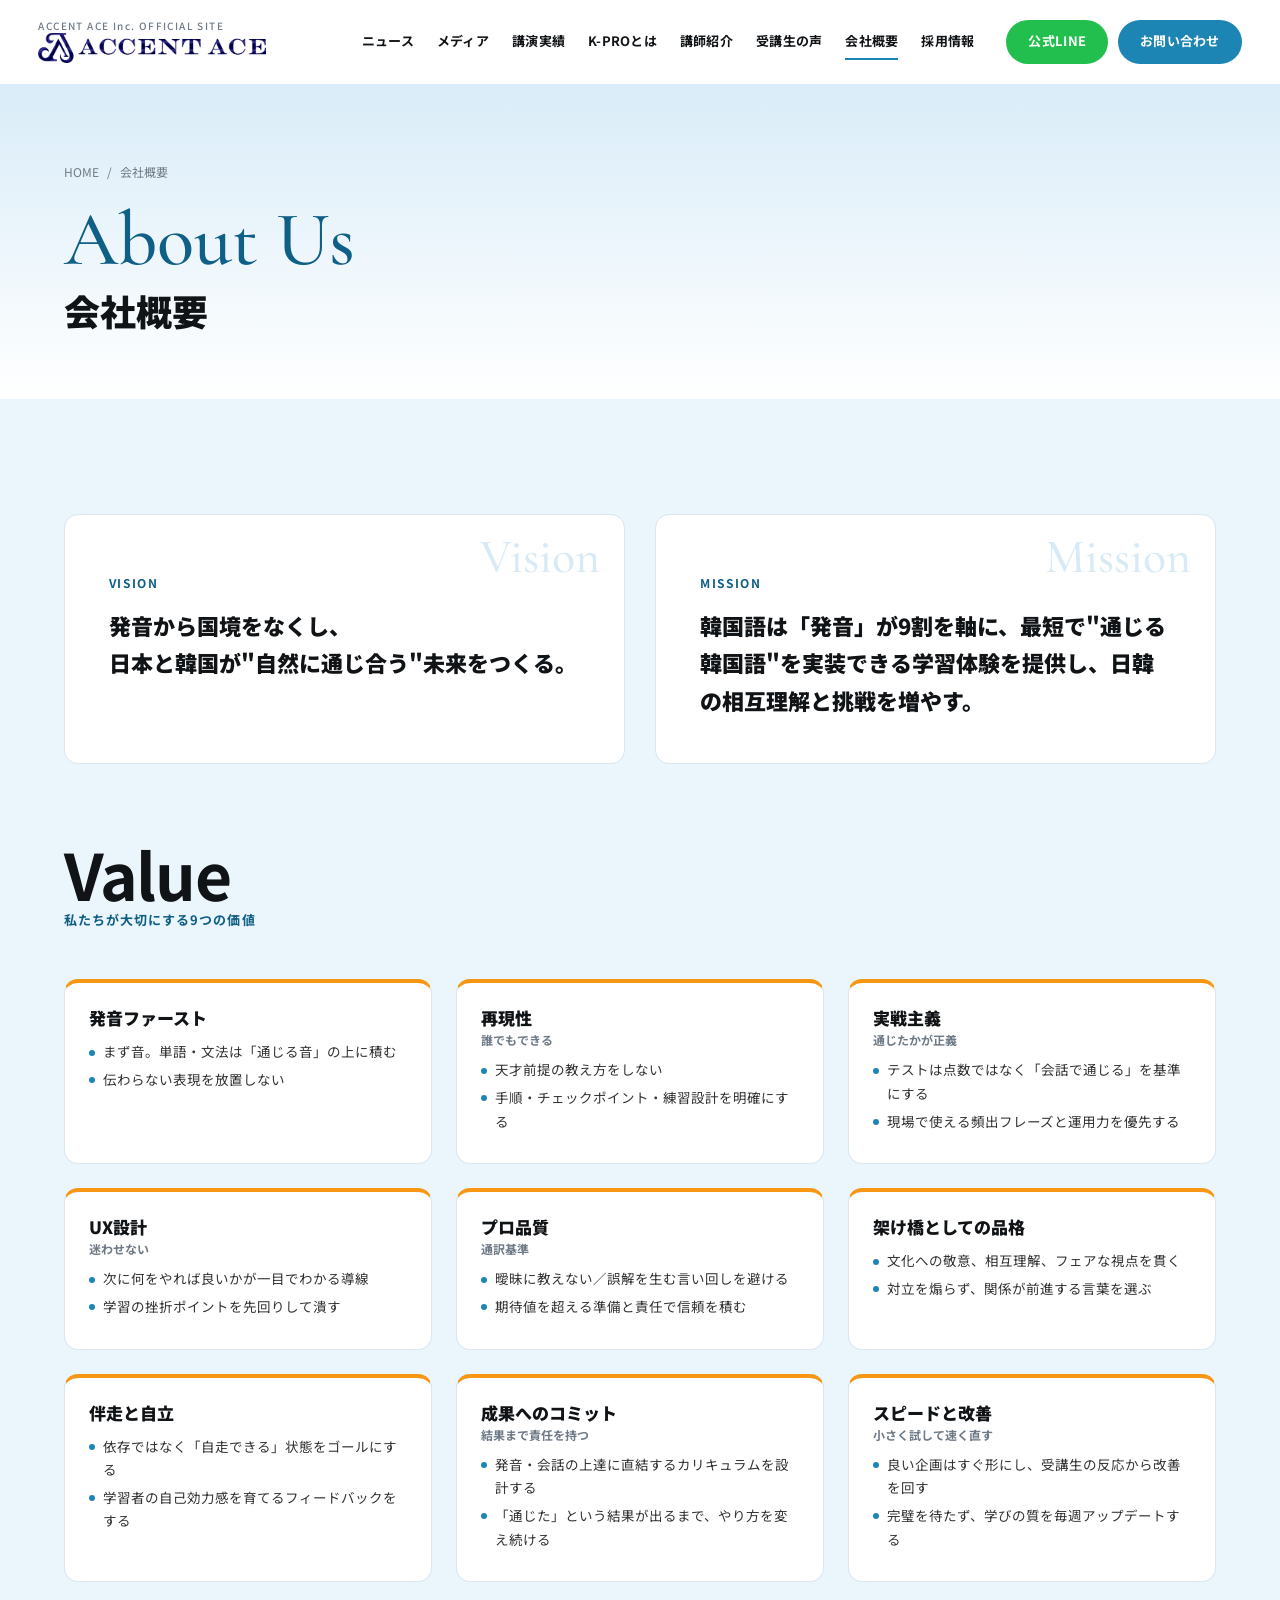
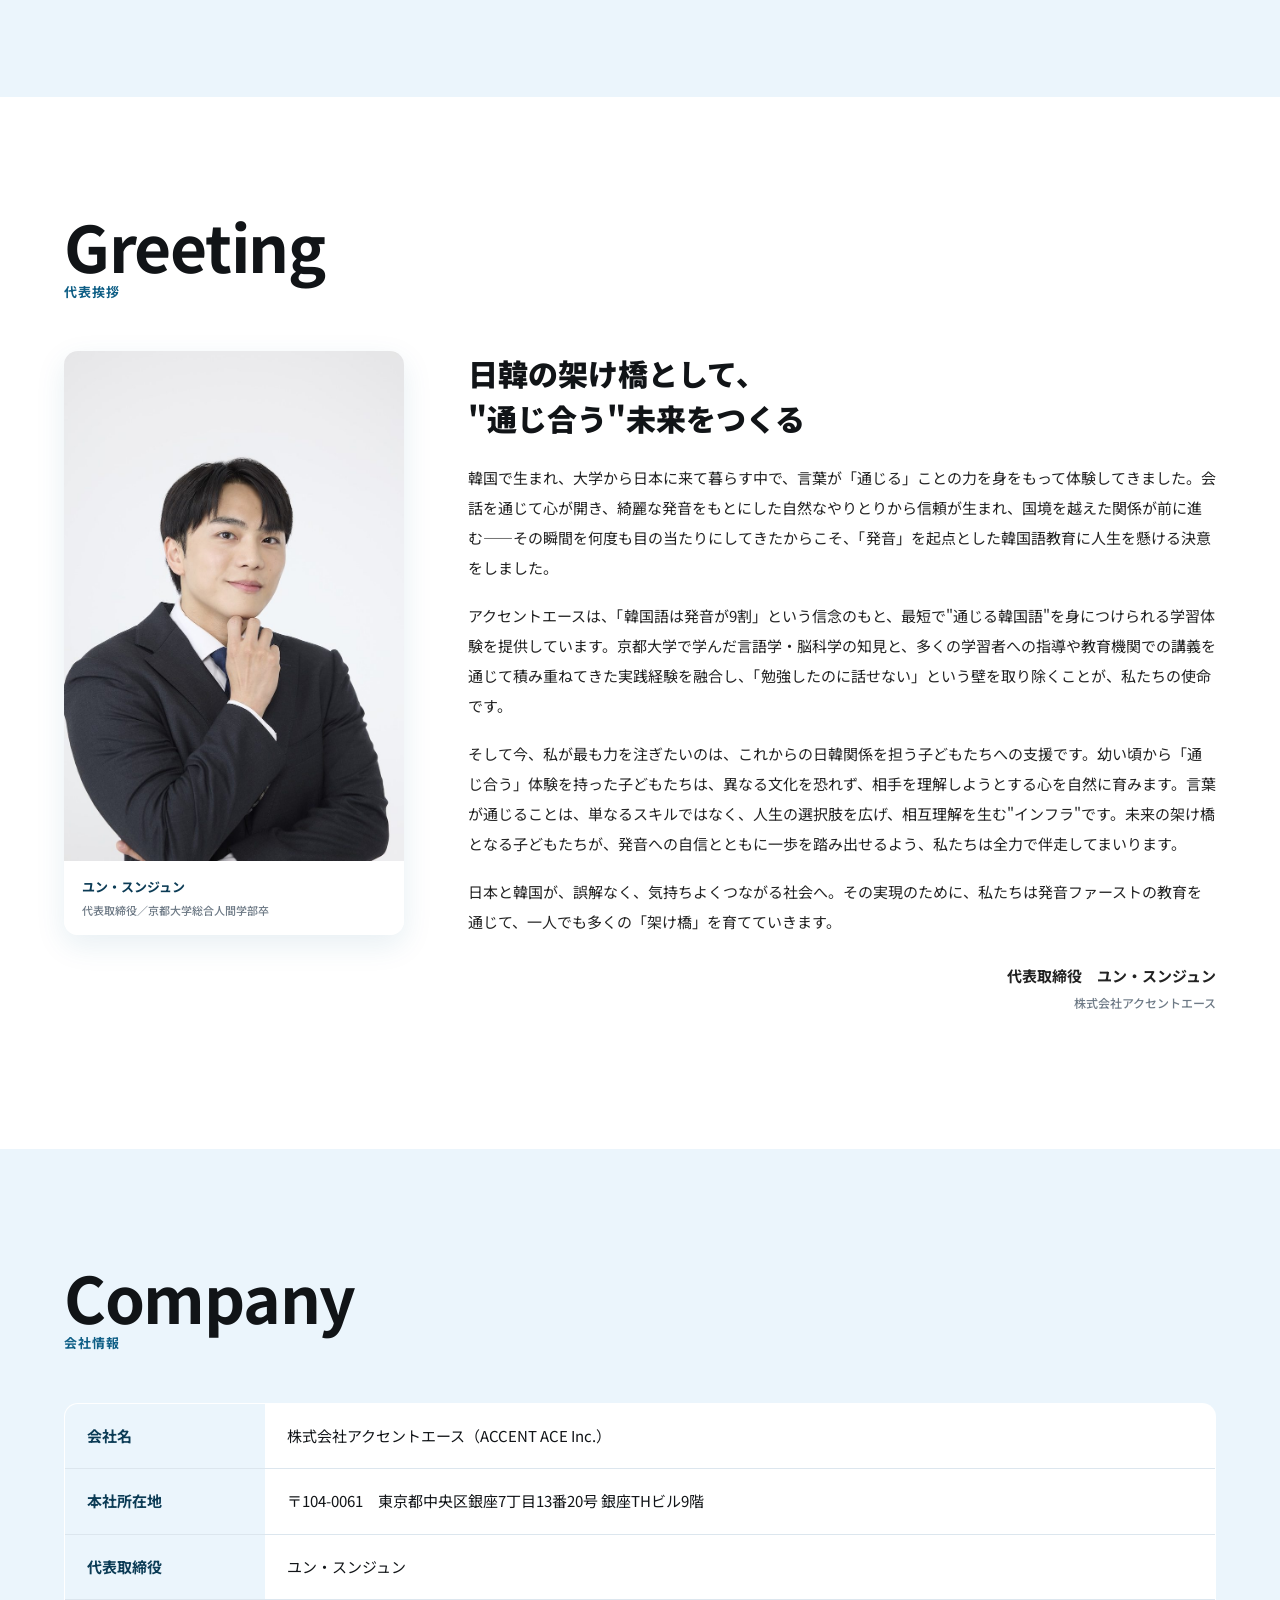
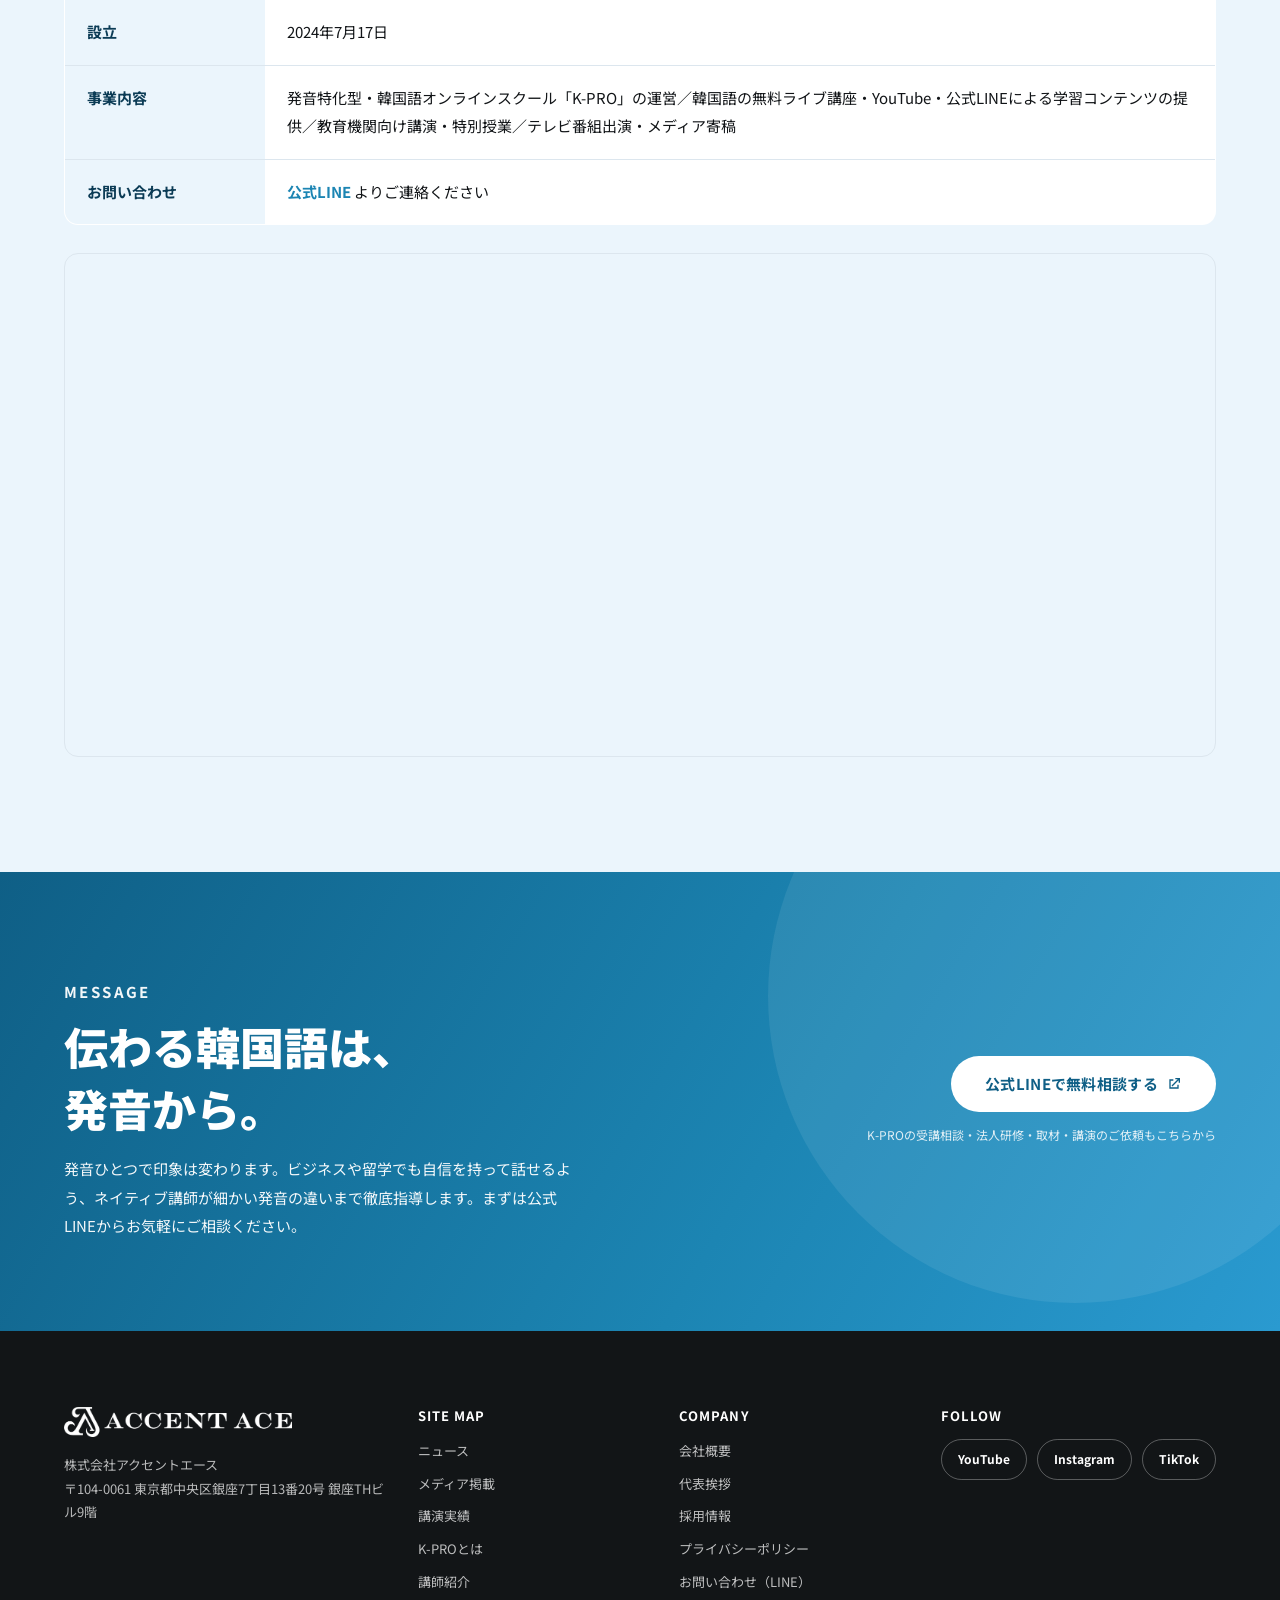
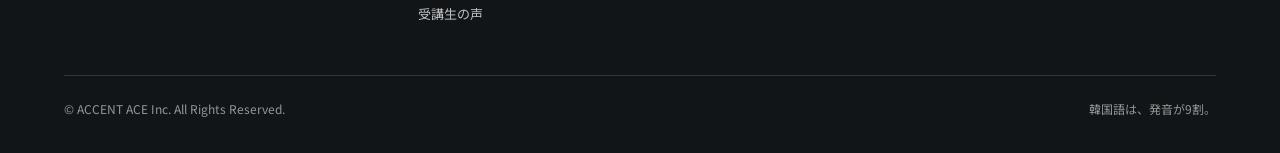
==== about.html @ 9835f22c "Add files via upload" ====
<!DOCTYPE html>
<html lang="ja">
<head>
<meta charset="utf-8">
<meta name="viewport" content="width=device-width, initial-scale=1, viewport-fit=cover">
<title>会社概要・代表挨拶（韓国語講師スンジュン）｜株式会社アクセントエース</title>
<meta name="description" content="株式会社アクセントエース（東京都中央区銀座）の会社概要。代表取締役・韓国語講師スンジュンの挨拶、ビジョン・ミッション・9つのバリュー、会社情報。韓国語発音レッスン「K-PRO」を運営しています。">
<meta property="og:type" content="website">
<meta property="og:site_name" content="株式会社アクセントエース">
<meta property="og:title" content="会社概要・代表挨拶（韓国語講師スンジュン）｜株式会社アクセントエース">
<meta property="og:description" content="株式会社アクセントエース（東京都中央区銀座）の会社概要。代表取締役・韓国語講師スンジュンの挨拶、ビジョン・ミッション・9つのバリュー、会社情報。韓国語発音レッスン「K-PRO」を運営しています。">
<meta property="og:url" content="https://shun-pixel.github.io/accentace/about.html">
<meta property="og:image" content="https://shun-pixel.github.io/accentace/og-image.jpg">
<meta name="twitter:card" content="summary_large_image">
<meta property="og:locale" content="ja_JP">
<meta name="keywords" content="株式会社アクセントエース,アクセントエース,スンジュン,韓国語 発音,韓国語発音,韓国語レッスン,韓国語 オンライン,K-PRO,発音が9割">
<meta name="robots" content="index,follow,max-image-preview:large">
<link rel="canonical" href="https://shun-pixel.github.io/accentace/about.html">
<script type="application/ld+json">{"@context": "https://schema.org", "@graph": [{"@type": "Organization", "@id": "https://shun-pixel.github.io/accentace/#org", "name": "株式会社アクセントエース", "alternateName": ["ACCENT ACE Inc.", "アクセントエース"], "url": "https://shun-pixel.github.io/accentace/", "logo": "https://shun-pixel.github.io/accentace/logo-mark.png", "image": "https://shun-pixel.github.io/accentace/og-image.jpg", "foundingDate": "2024-07-17", "description": "京大卒・元アナウンサーの韓国語講師スンジュンが代表を務める、韓国語発音レッスン「K-PRO」を運営する会社。", "address": {"@type": "PostalAddress", "postalCode": "104-0061", "addressRegion": "東京都", "addressLocality": "中央区", "streetAddress": "銀座7丁目13番20号 銀座THビル9階", "addressCountry": "JP"}, "founder": {"@id": "https://shun-pixel.github.io/accentace/#sungjun"}, "sameAs": ["https://youtube.com/channel/UCCxS_ExpILN5I817YKvwhQA", "https://www.instagram.com/seungjoonyun/", "https://www.tiktok.com/@seungjoonyun", "https://prtimes.jp/main/html/searchrlp/company_id/170601"]}, {"@type": "Person", "@id": "https://shun-pixel.github.io/accentace/#sungjun", "name": "スンジュン", "alternateName": ["ユン・スンジュン", "Yun Seungjoon"], "jobTitle": "代表取締役・韓国語講師", "worksFor": {"@id": "https://shun-pixel.github.io/accentace/#org"}, "alumniOf": {"@type": "CollegeOrUniversity", "name": "京都大学 総合人間学部"}, "image": "https://shun-pixel.github.io/accentace/sungjun-portrait.jpg", "url": "https://shun-pixel.github.io/accentace/about.html#greeting", "sameAs": ["https://youtube.com/channel/UCCxS_ExpILN5I817YKvwhQA", "https://www.instagram.com/seungjoonyun/", "https://www.tiktok.com/@seungjoonyun"], "knowsAbout": ["韓国語", "韓国語発音", "韓国語レッスン", "脳科学", "言語学"]}, {"@type": "WebSite", "@id": "https://shun-pixel.github.io/accentace/#website", "url": "https://shun-pixel.github.io/accentace/", "name": "株式会社アクセントエース｜韓国語は発音が9割", "inLanguage": "ja", "publisher": {"@id": "https://shun-pixel.github.io/accentace/#org"}}, {"@type": "BreadcrumbList", "itemListElement": [{"@type": "ListItem", "position": 1, "name": "HOME", "item": "https://shun-pixel.github.io/accentace/"}, {"@type": "ListItem", "position": 2, "name": "会社概要・代表挨拶", "item": "https://shun-pixel.github.io/accentace/about.html"}]}]}</script>
<link rel="icon" href="logo-mark.png" type="image/png">
<link rel="apple-touch-icon" href="logo-mark.png">
<link rel="preconnect" href="https://fonts.googleapis.com">
<link rel="preconnect" href="https://fonts.gstatic.com" crossorigin>
<link rel="stylesheet" href="https://fonts.googleapis.com/css2?family=Noto+Sans+JP:wght@400;500;700;900&family=Cormorant+Garamond:wght@500;600&display=swap">
<link rel="stylesheet" href="style.css">
</head>
<body>
<header class="header">
  <div class="header__inner">
    <a class="header__logo" href="./" aria-label="株式会社アクセントエース トップへ">
      <small>ACCENT ACE Inc. OFFICIAL SITE</small>
      <img src="logo.png" alt="ACCENT ACE" width="1083" height="161">
    </a>
    <nav class="nav" aria-label="グローバルナビゲーション">
      <a href="./#news">ニュース</a>
      <a href="./#media">メディア</a>
      <a href="./#lecture">講演実績</a>
      <a href="./#service">K-PROとは</a>
      <a href="./#member">講師紹介</a>
      <a href="./#voice">受講生の声</a>
      <a href="about.html">会社概要</a>
      <a href="recruit.html">採用情報</a>
    </nav>
    <div class="header__cta">
      <a class="btn btn--line" href="https://lin.ee/EUkxrTY" target="_blank" rel="noopener">公式LINE</a>
      <a class="btn" href="https://lin.ee/EUkxrTY" target="_blank" rel="noopener">お問い合わせ</a>
    </div>
    <button class="menu-btn" aria-expanded="false" aria-controls="drawer" aria-label="メニュー"><span></span><span></span><span></span></button>
  </div>
</header>
<div class="drawer" id="drawer">
  <a class="link" href="./#news">ニュース</a>
  <a class="link" href="./#media">メディア掲載</a>
  <a class="link" href="./#lecture">講演実績</a>
  <a class="link" href="./#service">K-PROとは</a>
  <a class="link" href="./#member">講師紹介</a>
  <a class="link" href="./#voice">受講生の声</a>
  <a class="link" href="about.html">会社概要</a>
  <a class="link" href="recruit.html">採用情報</a>
  <a class="link" href="privacy.html">プライバシーポリシー</a>
  <div class="drawer__cta">
    <a class="btn btn--line" href="https://lin.ee/EUkxrTY" target="_blank" rel="noopener">公式LINEで相談する</a>
    <a class="btn" href="https://lin.ee/EUkxrTY" target="_blank" rel="noopener">お問い合わせ</a>
  </div>
</div>

<main>
<section class="page-head">
  <div class="container">
    <nav class="breadcrumb" aria-label="パンくず"><a href="./">HOME</a><span>/</span><span>会社概要</span></nav>
    <p class="en">About Us</p>
    <h1>会社概要</h1>
  </div>
</section>

<section class="section section--sky" id="vision">
  <div class="container">
    <div class="vm reveal">
      <div class="vm__item"><span class="en" aria-hidden="true">Vision</span><p class="ja">VISION</p><p>発音から国境をなくし、<br>日本と韓国が"自然に通じ合う"未来をつくる。</p></div>
      <div class="vm__item"><span class="en" aria-hidden="true">Mission</span><p class="ja">MISSION</p><p>韓国語は「発音」が9割を軸に、最短で"通じる韓国語"を実装できる学習体験を提供し、日韓の相互理解と挑戦を増やす。</p></div>
    </div>
    <div class="sec-head reveal" style="margin-top:clamp(48px,6vw,80px)">
      <div class="sec-head__title"><h2><span class="en">Value</span><span class="ja">私たちが大切にする9つの価値</span></h2></div>
    </div>
    <div class="values reveal">
      <div class="value"><h3>発音ファースト</h3><ul><li>まず音。単語・文法は「通じる音」の上に積む</li><li>伝わらない表現を放置しない</li></ul></div>
      <div class="value"><h3>再現性<small>誰でもできる</small></h3><ul><li>天才前提の教え方をしない</li><li>手順・チェックポイント・練習設計を明確にする</li></ul></div>
      <div class="value"><h3>実戦主義<small>通じたかが正義</small></h3><ul><li>テストは点数ではなく「会話で通じる」を基準にする</li><li>現場で使える頻出フレーズと運用力を優先する</li></ul></div>
      <div class="value"><h3>UX設計<small>迷わせない</small></h3><ul><li>次に何をやれば良いかが一目でわかる導線</li><li>学習の挫折ポイントを先回りして潰す</li></ul></div>
      <div class="value"><h3>プロ品質<small>通訳基準</small></h3><ul><li>曖昧に教えない／誤解を生む言い回しを避ける</li><li>期待値を超える準備と責任で信頼を積む</li></ul></div>
      <div class="value"><h3>架け橋としての品格</h3><ul><li>文化への敬意、相互理解、フェアな視点を貫く</li><li>対立を煽らず、関係が前進する言葉を選ぶ</li></ul></div>
      <div class="value"><h3>伴走と自立</h3><ul><li>依存ではなく「自走できる」状態をゴールにする</li><li>学習者の自己効力感を育てるフィードバックをする</li></ul></div>
      <div class="value"><h3>成果へのコミット<small>結果まで責任を持つ</small></h3><ul><li>発音・会話の上達に直結するカリキュラムを設計する</li><li>「通じた」という結果が出るまで、やり方を変え続ける</li></ul></div>
      <div class="value"><h3>スピードと改善<small>小さく試して速く直す</small></h3><ul><li>良い企画はすぐ形にし、受講生の反応から改善を回す</li><li>完璧を待たず、学びの質を毎週アップデートする</li></ul></div>
    </div>
  </div>
</section>

<section class="section" id="greeting">
  <div class="container">
    <div class="sec-head reveal">
      <div class="sec-head__title"><h2><span class="en">Greeting</span><span class="ja">代表挨拶</span></h2></div>
    </div>
    <div class="greeting reveal">
      <figure><img src="sungjun-portrait.jpg" alt="代表取締役 ユン・スンジュン" width="800" height="1199" loading="lazy"><figcaption>ユン・スンジュン<small>代表取締役／京都大学総合人間学部卒</small></figcaption></figure>
      <div>
        <h3>日韓の架け橋として、<br>"通じ合う"未来をつくる</h3>
        <p>韓国で生まれ、大学から日本に来て暮らす中で、言葉が「通じる」ことの力を身をもって体験してきました。会話を通じて心が開き、綺麗な発音をもとにした自然なやりとりから信頼が生まれ、国境を越えた関係が前に進む——その瞬間を何度も目の当たりにしてきたからこそ、「発音」を起点とした韓国語教育に人生を懸ける決意をしました。</p>
        <p>アクセントエースは、「韓国語は発音が9割」という信念のもと、最短で"通じる韓国語"を身につけられる学習体験を提供しています。京都大学で学んだ言語学・脳科学の知見と、多くの学習者への指導や教育機関での講義を通じて積み重ねてきた実践経験を融合し、「勉強したのに話せない」という壁を取り除くことが、私たちの使命です。</p>
        <p>そして今、私が最も力を注ぎたいのは、これからの日韓関係を担う子どもたちへの支援です。幼い頃から「通じ合う」体験を持った子どもたちは、異なる文化を恐れず、相手を理解しようとする心を自然に育みます。言葉が通じることは、単なるスキルではなく、人生の選択肢を広げ、相互理解を生む"インフラ"です。未来の架け橋となる子どもたちが、発音への自信とともに一歩を踏み出せるよう、私たちは全力で伴走してまいります。</p>
        <p>日本と韓国が、誤解なく、気持ちよくつながる社会へ。その実現のために、私たちは発音ファーストの教育を通じて、一人でも多くの「架け橋」を育てていきます。</p>
        <p class="sign">代表取締役　ユン・スンジュン<small>株式会社アクセントエース</small></p>
      </div>
    </div>
  </div>
</section>

<section class="section section--sky" id="company">
  <div class="container">
    <div class="sec-head reveal">
      <div class="sec-head__title"><h2><span class="en">Company</span><span class="ja">会社情報</span></h2></div>
    </div>
    <table class="spec reveal">
      <tbody>
        <tr><th scope="row">会社名</th><td>株式会社アクセントエース（ACCENT ACE Inc.）</td></tr>
        <tr><th scope="row">本社所在地</th><td>〒104-0061　東京都中央区銀座7丁目13番20号 銀座THビル9階</td></tr>
        <tr><th scope="row">代表取締役</th><td>ユン・スンジュン</td></tr>
        <tr><th scope="row">設立</th><td>2024年7月17日</td></tr>
        <tr><th scope="row">事業内容</th><td>発音特化型・韓国語オンラインスクール「K-PRO」の運営／韓国語の無料ライブ講座・YouTube・公式LINEによる学習コンテンツの提供／教育機関向け講演・特別授業／テレビ番組出演・メディア寄稿</td></tr>
        <tr><th scope="row">お問い合わせ</th><td><a href="https://lin.ee/EUkxrTY" target="_blank" rel="noopener" style="color:var(--blue);font-weight:700">公式LINE</a> よりご連絡ください</td></tr>
      </tbody>
    </table>
    <div class="map reveal"><iframe src="https://www.google.com/maps?q=%E6%9D%B1%E4%BA%AC%E9%83%BD%E4%B8%AD%E5%A4%AE%E5%8C%BA%E9%8A%80%E5%BA%A77%E4%B8%81%E7%9B%AE13%E7%95%AA20%E5%8F%B7%E9%8A%80%E5%BA%A7TH%E3%83%93%E3%83%AB&amp;output=embed&amp;hl=ja" title="株式会社アクセントエース 所在地の地図" loading="lazy" referrerpolicy="no-referrer-when-downgrade"></iframe></div>
  </div>
</section>

</main>
<section class="cta" id="contact">
  <div class="container cta__inner">
    <div>
      <p class="cta__label">MESSAGE</p>
      <h2>伝わる韓国語は、<br>発音から。</h2>
      <p>発音ひとつで印象は変わります。ビジネスや留学でも自信を持って話せるよう、ネイティブ講師が細かい発音の違いまで徹底指導します。まずは公式LINEからお気軽にご相談ください。</p>
    </div>
    <div class="cta__actions">
      <a class="btn btn--white btn--lg" href="https://lin.ee/EUkxrTY" target="_blank" rel="noopener">公式LINEで無料相談する<svg viewBox="0 0 24 24" fill="currentColor" aria-hidden="true"><path d="M14 3h7v7h-2V6.4l-9.3 9.3-1.4-1.4L17.6 5H14V3zM5 5h6v2H7v10h10v-4h2v6H5V5z"/></svg></a>
      <small>K-PROの受講相談・法人研修・取材・講演のご依頼もこちらから</small>
    </div>
  </div>
</section>
<footer class="footer">
  <div class="container">
    <div class="footer__top">
      <div class="footer__brand">
        <img src="logo.png" alt="ACCENT ACE" width="1083" height="161">
        <p>株式会社アクセントエース<br>〒104-0061 東京都中央区銀座7丁目13番20号 銀座THビル9階</p>
      </div>
      <div>
        <h4>SITE MAP</h4>
        <ul>
          <li><a href="./#news">ニュース</a></li>
          <li><a href="./#media">メディア掲載</a></li>
          <li><a href="./#lecture">講演実績</a></li>
          <li><a href="./#service">K-PROとは</a></li>
          <li><a href="./#member">講師紹介</a></li>
          <li><a href="./#voice">受講生の声</a></li>
        </ul>
      </div>
      <div>
        <h4>COMPANY</h4>
        <ul>
          <li><a href="about.html">会社概要</a></li>
          <li><a href="about.html#greeting">代表挨拶</a></li>
          <li><a href="recruit.html">採用情報</a></li>
          <li><a href="privacy.html">プライバシーポリシー</a></li>
          <li><a href="https://lin.ee/EUkxrTY" target="_blank" rel="noopener">お問い合わせ（LINE）</a></li>
        </ul>
      </div>
      <div>
        <h4>FOLLOW</h4>
        <div class="social">
          <a href="https://youtube.com/channel/UCCxS_ExpILN5I817YKvwhQA" target="_blank" rel="noopener">YouTube</a>
          <a href="https://www.instagram.com/seungjoonyun/" target="_blank" rel="noopener">Instagram</a>
          <a href="https://www.tiktok.com/@seungjoonyun" target="_blank" rel="noopener">TikTok</a>
        </div>
      </div>
    </div>
    <div class="footer__bottom">
      <span>© ACCENT ACE Inc. All Rights Reserved.</span>
      <span>韓国語は、発音が9割。</span>
    </div>
  </div>
</footer>
<script src="data.js"></script>
<script src="main.js"></script>
</body>
</html>
---- style.css ----
/* ACCENT ACE corporate site — design tokens & base */
:root{
  --blue:#1C85B3;
  --blue-deep:#0F5F86;
  --blue-ink:#0B3B55;
  --sky:#EBF5FC;
  --sky-deep:#D7EAF6;
  --orange:#F79612;
  --green:#22BF4E;
  --ink:#111417;
  --mist:#6E7A86;
  --line:#DCE6EE;
  --paper:#FFFFFF;
  --footer:#121517;
  --radius:14px;
  --shadow:0 10px 30px rgba(15,95,134,.10);
  --font-ja:"Noto Sans JP","Hiragino Kaku Gothic ProN","Hiragino Sans","Yu Gothic",sans-serif;
  --font-en:"Cormorant Garamond","Times New Roman",Georgia,serif;
  --header-h:84px;
  --gutter:clamp(16px,5vw,64px);
  color-scheme:light;
}
*,*::before,*::after{box-sizing:border-box}
html{scroll-behavior:smooth;scroll-padding-top:calc(var(--header-h) + 12px)}
body{margin:0;font-family:var(--font-ja);font-size:16px;line-height:1.9;color:var(--ink);background:var(--paper);-webkit-font-smoothing:antialiased;overflow-x:hidden}
img{max-width:100%;height:auto;display:block}
a{color:inherit;text-decoration:none}
a:focus-visible,button:focus-visible{outline:3px solid var(--orange);outline-offset:3px}
ul,ol{margin:0;padding:0;list-style:none}
h1,h2,h3,h4{margin:0;line-height:1.35;text-wrap:balance}
p{margin:0}
.container{width:min(1160px,100% - var(--gutter)*2);margin-inline:auto}
.sr-only{position:absolute;width:1px;height:1px;overflow:hidden;clip:rect(0 0 0 0);white-space:nowrap}
@media (prefers-reduced-motion:reduce){*{animation:none!important;transition:none!important;scroll-behavior:auto!important}}

/* ---------- Header (logo top-left, nav + CTA right) ---------- */
.header{position:fixed;inset:0 0 auto 0;z-index:100;height:var(--header-h);background:rgba(255,255,255,.96);backdrop-filter:blur(10px);border-bottom:1px solid transparent;transition:border-color .3s,box-shadow .3s}
.header.is-scrolled{border-bottom-color:var(--line);box-shadow:0 6px 24px rgba(11,59,85,.06)}
.header__inner{height:100%;display:flex;align-items:center;gap:32px;padding-inline:clamp(16px,3vw,40px)}
.header__logo{display:flex;flex-direction:column;gap:2px;flex:0 0 auto}
.header__logo img{height:30px;width:auto}
.header__logo small{font-size:10px;letter-spacing:.14em;color:var(--mist);font-weight:500;line-height:1}
.nav{margin-left:auto;display:flex;align-items:center;gap:clamp(14px,1.8vw,26px)}
.nav a{font-size:13px;font-weight:700;letter-spacing:.02em;position:relative;padding:6px 0}
.nav a::after{content:"";position:absolute;left:0;right:0;bottom:0;height:2px;background:var(--blue);transform:scaleX(0);transform-origin:left;transition:transform .25s}
.nav a:hover::after,.nav a[aria-current="page"]::after{transform:scaleX(1)}
.header__cta{display:flex;gap:10px;flex:0 0 auto}
.btn{display:inline-flex;align-items:center;justify-content:center;gap:8px;height:44px;padding:0 22px;border-radius:999px;font-weight:700;font-size:13px;letter-spacing:.02em;color:#fff;background:var(--blue);border:0;cursor:pointer;transition:transform .2s,background .2s,box-shadow .2s;white-space:nowrap}
.btn:hover{transform:translateY(-2px);box-shadow:0 8px 20px rgba(28,133,179,.28)}
.btn--line{background:var(--green)}
.btn--line:hover{box-shadow:0 8px 20px rgba(34,191,78,.28)}
.btn--orange{background:var(--orange)}
.btn--orange:hover{box-shadow:0 8px 20px rgba(247,150,18,.3)}
.btn--lg{height:56px;padding:0 34px;font-size:15px}
.btn--ghost{background:#fff;color:var(--blue);border:2px solid var(--blue)}
.btn--ghost:hover{background:var(--sky)}
.btn svg{width:16px;height:16px;flex:none}
.menu-btn{display:none;margin-left:auto;width:44px;height:44px;border:0;background:transparent;cursor:pointer;padding:0;flex-direction:column;justify-content:center;gap:6px;align-items:center}
.menu-btn span{display:block;width:26px;height:2px;background:var(--ink);transition:transform .3s,opacity .3s}
.menu-btn[aria-expanded="true"] span:nth-child(1){transform:translateY(8px) rotate(45deg)}
.menu-btn[aria-expanded="true"] span:nth-child(2){opacity:0}
.menu-btn[aria-expanded="true"] span:nth-child(3){transform:translateY(-8px) rotate(-45deg)}
.drawer{display:none}
@media (max-width:1080px){
  .nav,.header__cta{display:none}
  .menu-btn{display:flex}
  .drawer{display:block;position:fixed;inset:var(--header-h) 0 0 0;z-index:99;background:#fff;padding:32px var(--gutter);transform:translateX(100%);transition:transform .3s;overflow-y:auto}
  .drawer.is-open{transform:none}
  .drawer a.link{display:block;padding:14px 0;border-bottom:1px solid var(--line);font-weight:700;font-size:16px}
  .drawer .drawer__cta{display:grid;gap:12px;margin-top:28px}
  .drawer .btn{height:52px}
}

/* ---------- Sections ---------- */
main{padding-top:var(--header-h)}
.section{padding-block:clamp(64px,9vw,120px)}
.section--sky{background:var(--sky)}
.sec-head{display:flex;align-items:flex-end;justify-content:space-between;gap:24px;margin-bottom:clamp(32px,4vw,52px)}
.sec-head__title{display:flex;flex-direction:column;gap:6px}
.sec-head__title h2{display:flex;flex-direction:column;gap:6px;margin:0}
.sec-head__title .en{font-size:clamp(40px,5.5vw,64px);font-weight:700;letter-spacing:-.02em;line-height:1;color:var(--ink)}
.sec-head__title .ja{font-size:13px;font-weight:700;letter-spacing:.08em;color:var(--blue-deep)}
.more{display:inline-flex;align-items:center;gap:12px;font-size:14px;font-weight:700;white-space:nowrap}
.more .arrow{width:40px;height:40px;border-radius:50%;background:var(--blue);display:grid;place-items:center;transition:transform .25s}
.more .arrow svg{width:16px;height:16px;fill:#fff}
.more:hover .arrow{transform:translateX(6px)}
.lead{font-size:clamp(15px,1.4vw,17px);max-width:38em}

/* ---------- Hero: full-width banner + lead bar ---------- */
.hero--banner{background:#fff}
.hero__banner{display:block;width:100%;height:auto}
.hero__bar{display:grid;grid-template-columns:1.25fr 1fr;gap:28px;align-items:center;padding-block:clamp(24px,3.5vw,44px)}
.hero__lead{font-size:clamp(20px,1.9vw,26px);font-weight:900;line-height:1.5;letter-spacing:.02em;color:var(--blue-ink)}
.hero__sub{margin-top:10px;font-size:clamp(15px,1.25vw,16px);line-height:1.9;color:#222}
.hero__actions{display:flex;gap:12px;flex-wrap:wrap;justify-content:flex-end}
.sp-only{display:none}
@media (max-width:820px){
  .hero__bar{grid-template-columns:1fr;gap:20px;padding-block:22px 8px}
  .hero__actions{justify-content:flex-start}
  .hero__lead{font-size:21px}
  .hero__sub{font-size:16.5px}
  .sp-only{display:inline}
}
.stats-wrap{background:#fff;padding-block:clamp(20px,3vw,36px) 0}
.intro{margin-top:clamp(22px,3vw,36px);font-size:15px;line-height:2;color:#333;max-width:52em}
.intro strong{font-weight:700;color:var(--blue-ink)}
.stats{margin-top:0;display:grid;grid-template-columns:repeat(5,1fr);border:1px solid var(--line);border-radius:var(--radius);background:#fff;overflow:hidden}
.stat{padding:22px 18px;border-left:1px solid var(--line);text-align:center}
.stat:first-child{border-left:0}
.stat__num{white-space:nowrap;font-size:clamp(26px,2.6vw,36px);font-weight:900;color:var(--blue-deep);line-height:1.1;font-variant-numeric:tabular-nums;letter-spacing:-.01em}
.stat__num small{font-size:.5em;font-weight:700;margin-left:2px}
.stat__label{font-size:12px;font-weight:700;color:var(--mist);margin-top:6px;letter-spacing:.04em}
.stats__note{grid-column:1/-1;font-size:11px;color:var(--mist);padding:8px 18px;border-top:1px solid var(--line);background:#FAFCFE;text-align:right}
@media (max-width:900px){
  .hero__copy{grid-template-columns:1fr}
  .hero__actions{justify-content:flex-start}
  .stats{grid-template-columns:repeat(3,1fr)}
  .stat:nth-child(4){border-left:0;border-top:1px solid var(--line)}
  .stat:nth-child(5){border-top:1px solid var(--line)}
}
@media (max-width:560px){
  .hero__photos{grid-template-columns:1.2fr 1fr}
  .hero__photos figure:nth-child(3){display:none}
  .stats{grid-template-columns:repeat(2,1fr)}
  .stat:nth-child(3){border-left:0;border-top:1px solid var(--line)}
  .stat:nth-child(4){border-left:1px solid var(--line)}
  .stat:nth-child(5){border-left:0;grid-column:1/-1}
}

/* ---------- Cards ---------- */
.grid-3{display:grid;grid-template-columns:repeat(3,1fr);gap:clamp(18px,2.4vw,32px)}
.grid-2{display:grid;grid-template-columns:repeat(2,1fr);gap:clamp(18px,2.4vw,32px)}
@media (max-width:900px){.grid-3{grid-template-columns:repeat(2,1fr)}}
@media (max-width:600px){.grid-3,.grid-2{grid-template-columns:1fr}}
.card{display:flex;flex-direction:column;background:#fff;border-radius:var(--radius);overflow:hidden;border:1px solid var(--line);transition:transform .25s,box-shadow .25s}
a.card:hover{transform:translateY(-4px);box-shadow:var(--shadow)}
.card__img{aspect-ratio:16/9;overflow:hidden;background:var(--sky)}
.card__img img{width:100%;height:100%;object-fit:cover;transition:transform .5s}
a.card:hover .card__img img{transform:scale(1.04)}
.card__body{padding:20px 22px 22px;display:flex;flex-direction:column;gap:10px;flex:1}
.badge{display:inline-block;align-self:flex-start;padding:3px 12px;border-radius:999px;background:var(--blue);color:#fff;font-size:11px;font-weight:700;letter-spacing:.06em}
.badge--orange{background:var(--orange)}
.badge--navy{background:var(--blue-ink)}
.card__title{font-size:16px;font-weight:700;line-height:1.6}
.card__date{font-size:12px;color:var(--mist);font-variant-numeric:tabular-nums;margin-top:auto}

/* News list */
.news-list{margin-top:clamp(28px,3vw,44px);border-top:1px solid var(--line)}
.news-list li{border-bottom:1px solid var(--line)}
.news-list a{display:grid;grid-template-columns:110px 1fr auto;gap:18px;align-items:center;padding:18px 6px;transition:background .2s}
.news-list a:hover{background:var(--sky)}
.news-list time{font-size:13px;font-weight:700;color:var(--blue-deep);font-variant-numeric:tabular-nums}
.news-list .t{font-size:15px;font-weight:500}
.news-list .ext{width:16px;height:16px;fill:var(--mist);flex:none}
.news-list li.is-hidden{display:none}
.news-more{margin-top:28px;text-align:center}
@media (max-width:600px){.news-list a{grid-template-columns:1fr;gap:4px}.news-list .ext{display:none}}

/* Media: logo marquee + article cards */
.marquee{overflow:hidden;margin-bottom:clamp(32px,4vw,56px);-webkit-mask-image:linear-gradient(90deg,transparent,#000 6%,#000 94%,transparent);mask-image:linear-gradient(90deg,transparent,#000 6%,#000 94%,transparent)}
.marquee__track{display:flex;width:max-content;animation:marquee 46s linear infinite}
.marquee:hover .marquee__track{animation-play-state:paused}
.marquee__list{display:flex;gap:14px;padding-right:14px;flex:none}
.marquee__list li{flex:none;width:176px;height:74px;background:#fff;border-radius:10px;border:1px solid var(--line);display:grid;place-items:center;padding:14px 20px}
.marquee__list img{max-height:100%;max-width:100%;width:auto;object-fit:contain}
@keyframes marquee{from{transform:translateX(0)}to{transform:translateX(-50%)}}
@media (max-width:560px){.marquee__list li{width:140px;height:60px;padding:10px 14px}.marquee__track{animation-duration:36s}}
@media (prefers-reduced-motion:reduce){.marquee{overflow-x:auto;mask-image:none;-webkit-mask-image:none}.marquee__track{animation:none}.marquee__list+.marquee__list{display:none}}
.card.is-hidden{display:none}
.section--sky .card{border-color:transparent}

/* Lecture schools logo marquee */
.marquee--schools{margin-bottom:clamp(28px,3.5vw,44px)}
.marquee--schools .marquee__track{animation-duration:38s}
.schools__list{gap:12px;padding-right:12px}
.marquee--schools .marquee__list li{width:auto;height:auto;display:flex;align-items:center;gap:10px;border-radius:999px;padding:7px 18px 7px 8px}
.marquee--schools .marquee__list img{width:40px;height:40px;object-fit:contain;border-radius:50%;background:#fff;max-height:none}
.marquee--schools .marquee__list span{font-size:12.5px;font-weight:700;color:var(--blue-ink);white-space:nowrap}
@media (max-width:560px){.marquee--schools .marquee__list li{padding:5px 12px 5px 6px}.marquee--schools .marquee__list img{width:32px;height:32px}.marquee--schools .marquee__list span{font-size:11.5px}}

/* Lectures (photo cards) */
.ev{display:flex;flex-direction:column;background:#fff;border-radius:var(--radius);overflow:hidden;border:1px solid var(--line);transition:transform .25s,box-shadow .25s}
.ev:hover{transform:translateY(-4px);box-shadow:var(--shadow)}
.ev__img{margin:0;position:relative;aspect-ratio:16/10;overflow:hidden;background:var(--sky)}
.ev__img img{width:100%;height:100%;object-fit:cover;transition:transform .5s}
.ev:hover .ev__img img{transform:scale(1.04)}
.ev__tag{position:absolute;left:0;top:14px;background:var(--blue-ink);color:#fff;font-size:11px;font-weight:700;letter-spacing:.08em;padding:5px 12px 5px 14px;border-radius:0 999px 999px 0}
.ev__body{padding:18px 20px 20px;display:flex;flex-direction:column;gap:6px;flex:1}
.ev__title{font-size:15px;font-weight:700;line-height:1.65}
.ev__school{font-size:12px;font-weight:700;color:var(--orange);letter-spacing:.04em}
.ev__date{font-size:12px;color:var(--mist);font-variant-numeric:tabular-nums;margin-top:auto;padding-top:6px}
.ev__note{margin-top:28px;font-size:14px;color:var(--mist);text-align:center}
.ev__note a{color:var(--blue);font-weight:700;text-decoration:underline;text-underline-offset:3px}

/* Service */
.service-intro{display:grid;grid-template-columns:1fr 1fr;gap:clamp(28px,5vw,72px);align-items:center;margin-bottom:clamp(40px,5vw,72px)}
.service-intro figure{margin:0;border-radius:var(--radius);overflow:hidden;box-shadow:var(--shadow);aspect-ratio:4/3}
.service-intro img{width:100%;height:100%;object-fit:cover}
.service-intro h3{font-size:clamp(24px,2.6vw,32px);font-weight:900;line-height:1.45;margin-bottom:16px}
.service-intro h3 em{font-style:normal;color:var(--blue)}
.pillars{display:flex;gap:10px;flex-wrap:wrap;margin-top:22px}
.pillar{display:inline-flex;align-items:center;gap:8px;background:#fff;border:1px solid var(--line);border-radius:999px;padding:8px 16px;font-size:13px;font-weight:700;color:var(--blue-ink)}
.pillar::before{content:"";width:8px;height:8px;border-radius:50%;background:var(--orange)}
@media (max-width:820px){.service-intro{grid-template-columns:1fr}}
.benefits{display:grid;grid-template-columns:repeat(4,1fr);gap:clamp(16px,2vw,28px)}
@media (max-width:1000px){.benefits{grid-template-columns:repeat(2,1fr)}}
@media (max-width:520px){.benefits{grid-template-columns:1fr}}
.benefit{background:#fff;border-radius:var(--radius);padding:28px 24px 30px;border-top:4px solid var(--blue);display:flex;flex-direction:column;gap:12px}
.benefit__icon{width:52px;height:52px;border-radius:14px;background:var(--sky);display:grid;place-items:center}
.benefit__icon svg{width:26px;height:26px;fill:none;stroke:var(--blue-deep);stroke-width:1.8;stroke-linecap:round;stroke-linejoin:round}
.benefit h3{font-size:17px;font-weight:900}
.benefit .num{font-size:28px;font-weight:900;color:var(--orange);line-height:1;font-variant-numeric:tabular-nums}
.benefit .num small{font-size:13px;color:var(--mist);font-weight:700;margin-left:4px}
.benefit p{font-size:13.5px;line-height:1.8;color:#333}

/* Member */
.member{display:flex;flex-direction:column;gap:14px}
.member figure{margin:0;border-radius:var(--radius);overflow:hidden;aspect-ratio:3/2;background:var(--sky)}
.member img{width:100%;height:100%;object-fit:cover;object-position:center top}
.member__name{font-size:22px;font-weight:900;line-height:1.2}
.member__name small{display:block;font-size:11px;font-weight:700;color:var(--mist);letter-spacing:.1em;margin-top:6px}
.member__school{font-size:13px;font-weight:700;color:var(--blue-deep);line-height:1.6}
.member ul{display:flex;flex-direction:column;gap:4px;font-size:13.5px;color:#333;padding-top:10px;border-top:1px solid var(--line)}
.member li{padding-left:14px;position:relative}
.member li::before{content:"";position:absolute;left:0;top:.75em;width:6px;height:6px;border-radius:50%;background:var(--blue)}

/* Voice */
.voice{background:#fff;border-radius:var(--radius);overflow:hidden;border:1px solid var(--line);display:flex;flex-direction:column}
.yt{position:relative;aspect-ratio:16/9;background:#000;cursor:pointer;border:0;padding:0;width:100%;display:block}
.yt img{width:100%;height:100%;object-fit:cover;opacity:.92}
.yt .play{position:absolute;inset:0;display:grid;place-items:center}
.yt .play span{width:64px;height:64px;border-radius:50%;background:rgba(255,255,255,.95);display:grid;place-items:center;box-shadow:0 8px 24px rgba(0,0,0,.3);transition:transform .2s}
.yt:hover .play span{transform:scale(1.08)}
.yt .play svg{width:26px;height:26px;fill:var(--blue);margin-left:4px}
.yt iframe{position:absolute;inset:0;width:100%;height:100%;border:0}
.voice__body{padding:20px 22px 24px;display:flex;flex-direction:column;gap:10px}
.voice__label{font-size:11px;font-weight:700;color:var(--orange);letter-spacing:.08em}
.voice__text{font-size:14px;line-height:1.85;color:#333}

/* CTA band */
.cta{background:linear-gradient(120deg,var(--blue-deep),var(--blue) 60%,#2A9AD0);color:#fff;padding-block:clamp(56px,7vw,96px);position:relative;overflow:hidden}
.cta::after{content:"";position:absolute;right:-8%;top:-40%;width:48vw;height:48vw;max-width:620px;max-height:620px;border-radius:50%;background:rgba(255,255,255,.08)}
.cta__inner{display:grid;grid-template-columns:1.2fr 1fr;gap:32px;align-items:center;position:relative;z-index:1}
.cta__label{font-size:12px;font-weight:700;letter-spacing:.16em;opacity:.85}
.cta h2{font-size:clamp(28px,3.6vw,44px);font-weight:900;line-height:1.4;margin-top:10px}
.cta p{margin-top:16px;font-size:15px;opacity:.95;max-width:34em}
.cta__actions{display:flex;flex-direction:column;gap:12px;align-items:flex-end}
.cta .btn--white{background:#fff;color:var(--blue-deep)}
.cta .btn--white:hover{box-shadow:0 8px 24px rgba(0,0,0,.2)}
.cta small{font-size:12px;opacity:.85}
@media (max-width:820px){.cta__inner{grid-template-columns:1fr}.cta__actions{align-items:flex-start}}

/* Footer */
.footer{background:var(--footer);color:#fff;padding-block:clamp(48px,6vw,80px) 32px}
.footer__top{display:grid;grid-template-columns:1.4fr 1fr 1fr 1fr;gap:32px;padding-bottom:40px;border-bottom:1px solid rgba(255,255,255,.14)}
.footer__brand img{height:30px;width:auto;filter:brightness(0) invert(1)}
.footer__brand p{font-size:13px;color:rgba(255,255,255,.7);margin-top:16px;line-height:1.8}
.footer h4{font-size:13px;font-weight:700;letter-spacing:.08em;margin-bottom:14px;color:#fff}
.footer li{font-size:13px;color:rgba(255,255,255,.72);margin-bottom:8px}
.footer li a:hover{color:#fff}
.social{display:flex;gap:10px}
.social a{display:inline-flex;align-items:center;gap:8px;border:1px solid rgba(255,255,255,.3);border-radius:999px;padding:8px 16px;font-size:12px;font-weight:700;transition:background .2s}
.social a:hover{background:rgba(255,255,255,.12)}
.footer__bottom{display:flex;justify-content:space-between;gap:16px;flex-wrap:wrap;padding-top:22px;font-size:12px;color:rgba(255,255,255,.55)}
@media (max-width:820px){.footer__top{grid-template-columns:1fr 1fr}}
@media (max-width:520px){.footer__top{grid-template-columns:1fr}}

/* ---------- Sub pages ---------- */
.page-head{background:linear-gradient(180deg,#D9ECF8,#fff);padding-block:clamp(48px,6vw,88px) clamp(40px,5vw,64px)}
.page-head .en{font-family:var(--font-en);font-size:clamp(40px,6vw,80px);font-weight:500;line-height:1;color:var(--blue-deep)}
.page-head h1{font-size:clamp(24px,3vw,36px);font-weight:900;margin-top:8px}
.breadcrumb{font-size:12px;color:var(--mist);margin-bottom:18px;display:flex;gap:8px}
.breadcrumb a:hover{color:var(--blue)}
.vm{display:grid;grid-template-columns:1fr 1fr;gap:clamp(18px,2.4vw,32px)}
@media (max-width:760px){.vm{grid-template-columns:1fr}}
.vm__item{background:#fff;border-radius:var(--radius);padding:clamp(28px,3.4vw,44px);border:1px solid var(--line);position:relative}
.vm__item .en{font-family:var(--font-en);font-size:48px;line-height:1;color:var(--sky-deep);font-weight:500;position:absolute;right:24px;top:18px}
.vm__item .ja{font-size:12px;font-weight:700;letter-spacing:.14em;color:var(--blue-deep)}
.vm__item p{font-size:clamp(18px,1.9vw,22px);font-weight:900;line-height:1.7;margin-top:14px}
.values{display:grid;grid-template-columns:repeat(3,1fr);gap:clamp(16px,2vw,24px);margin-top:clamp(28px,3vw,40px)}
@media (max-width:900px){.values{grid-template-columns:repeat(2,1fr)}}
@media (max-width:560px){.values{grid-template-columns:1fr}}
.value{background:#fff;border:1px solid var(--line);border-radius:var(--radius);padding:24px 24px 26px;border-top:4px solid var(--orange)}
.value h3{font-size:17px;font-weight:900;margin-bottom:10px}
.value h3 small{display:block;font-size:12px;color:var(--mist);font-weight:700;margin-top:2px}
.value li{font-size:13.5px;color:#333;padding-left:14px;position:relative;line-height:1.75;margin-bottom:4px}
.value li::before{content:"";position:absolute;left:0;top:.7em;width:6px;height:6px;border-radius:50%;background:var(--blue)}
.greeting{display:grid;grid-template-columns:340px 1fr;gap:clamp(28px,5vw,72px);align-items:start}
@media (max-width:860px){.greeting{grid-template-columns:1fr}.greeting figure{max-width:360px}}
.greeting figure{margin:0;border-radius:var(--radius);overflow:hidden;box-shadow:var(--shadow);position:sticky;top:calc(var(--header-h) + 24px)}
.greeting figcaption{padding:14px 18px;background:#fff;font-size:13px;font-weight:700;color:var(--blue-ink)}
.greeting figcaption small{display:block;font-weight:500;color:var(--mist);font-size:11px}
.greeting h3{font-size:clamp(22px,2.6vw,30px);font-weight:900;line-height:1.5;margin-bottom:22px}
.greeting p{font-size:15px;line-height:2;margin-bottom:1.2em;color:#222}
.greeting .sign{text-align:right;font-weight:700;margin-top:24px}
.greeting .sign small{display:block;font-size:12px;color:var(--mist);font-weight:500}
.spec{width:100%;border-collapse:collapse;background:#fff;border-radius:var(--radius);overflow:hidden;border:1px solid var(--line)}
.spec th,.spec td{padding:18px 22px;text-align:left;border-bottom:1px solid var(--line);font-size:15px;vertical-align:top}
.spec th{width:200px;background:var(--sky);font-weight:700;color:var(--blue-ink)}
.spec tr:last-child th,.spec tr:last-child td{border-bottom:0}
@media (max-width:600px){.spec th,.spec td{display:block;width:100%}.spec th{padding-bottom:6px}.spec td{padding-top:6px}}
.map{margin-top:28px;border-radius:var(--radius);overflow:hidden;border:1px solid var(--line);aspect-ratio:16/7;background:var(--sky)}
.map iframe{width:100%;height:100%;border:0;display:block}

/* Recruit */
.work-style{background:#fff;border:1px solid var(--line);border-radius:var(--radius);padding:clamp(24px,3vw,36px);display:grid;grid-template-columns:repeat(3,1fr);gap:24px}
@media (max-width:760px){.work-style{grid-template-columns:1fr}}
.work-style h3{font-size:12px;letter-spacing:.12em;color:var(--blue-deep);font-weight:700;margin-bottom:6px}
.work-style p{font-size:15px;font-weight:700}
.work-style small{display:block;font-size:12px;color:var(--mist);font-weight:500;margin-top:4px}
.work-note{grid-column:1/-1;font-size:12px;color:var(--mist);border-top:1px dashed var(--line);padding-top:14px}
.job{background:#fff;border:1px solid var(--line);border-radius:var(--radius);overflow:hidden;margin-bottom:clamp(20px,2.5vw,32px)}
.job__head{display:flex;align-items:center;gap:16px;flex-wrap:wrap;padding:24px clamp(20px,3vw,36px);background:var(--sky)}
.job__head h3{font-size:clamp(20px,2.2vw,26px);font-weight:900}
.job__head .tags{display:flex;gap:8px;margin-left:auto}
.job__body{padding:clamp(20px,3vw,36px);display:grid;grid-template-columns:repeat(2,1fr);gap:clamp(20px,3vw,36px)}
@media (max-width:760px){.job__body{grid-template-columns:1fr}}
.job__block h4{font-size:13px;letter-spacing:.1em;color:var(--blue-deep);font-weight:700;padding-bottom:8px;border-bottom:2px solid var(--sky-deep);margin-bottom:12px}
.job__block li{font-size:14px;padding-left:16px;position:relative;line-height:1.75;margin-bottom:6px}
.job__block li::before{content:"";position:absolute;left:0;top:.7em;width:6px;height:6px;border-radius:50%;background:var(--orange)}
.job__foot{padding:0 clamp(20px,3vw,36px) clamp(20px,3vw,32px)}
.flow{display:grid;grid-template-columns:repeat(4,1fr);gap:16px;counter-reset:step}
@media (max-width:900px){.flow{grid-template-columns:repeat(2,1fr)}}
@media (max-width:520px){.flow{grid-template-columns:1fr}}
.flow li{background:#fff;border:1px solid var(--line);border-radius:var(--radius);padding:24px 22px;position:relative}
.flow li::before{counter-increment:step;content:"STEP " counter(step);font-size:11px;font-weight:700;letter-spacing:.12em;color:var(--orange)}
.flow h3{font-size:17px;font-weight:900;margin:6px 0 8px}
.flow p{font-size:13.5px;color:#333;line-height:1.8}
.entry{background:#fff;border-radius:var(--radius);border:1px solid var(--line);padding:clamp(28px,4vw,48px);text-align:center;display:flex;flex-direction:column;align-items:center;gap:16px}
.entry h3{font-size:clamp(20px,2.4vw,26px);font-weight:900}
.entry p{max-width:36em;font-size:14.5px}
.entry .mail{font-size:clamp(16px,2vw,20px);font-weight:700;color:var(--blue-deep);word-break:break-all}

/* Privacy */
.legal{max-width:820px}
.legal h2{font-size:18px;font-weight:900;margin:36px 0 12px;padding-left:14px;border-left:4px solid var(--blue)}
.legal h2:first-of-type{margin-top:0}
.legal p,.legal li{font-size:14.5px;line-height:1.95;color:#222}
.legal ul{padding-left:1.2em;list-style:disc;margin:8px 0 12px}
.legal .sub{font-weight:700;margin-top:12px}
.legal .date{margin-top:36px;font-size:13px;color:var(--mist)}

/* reveal */
.reveal{opacity:1;transform:none}
@media (prefers-reduced-motion:no-preference){
  .js .reveal{opacity:0;transform:translateY(18px);transition:opacity .7s ease,transform .7s ease}
  .js .reveal.is-in{opacity:1;transform:none}
}
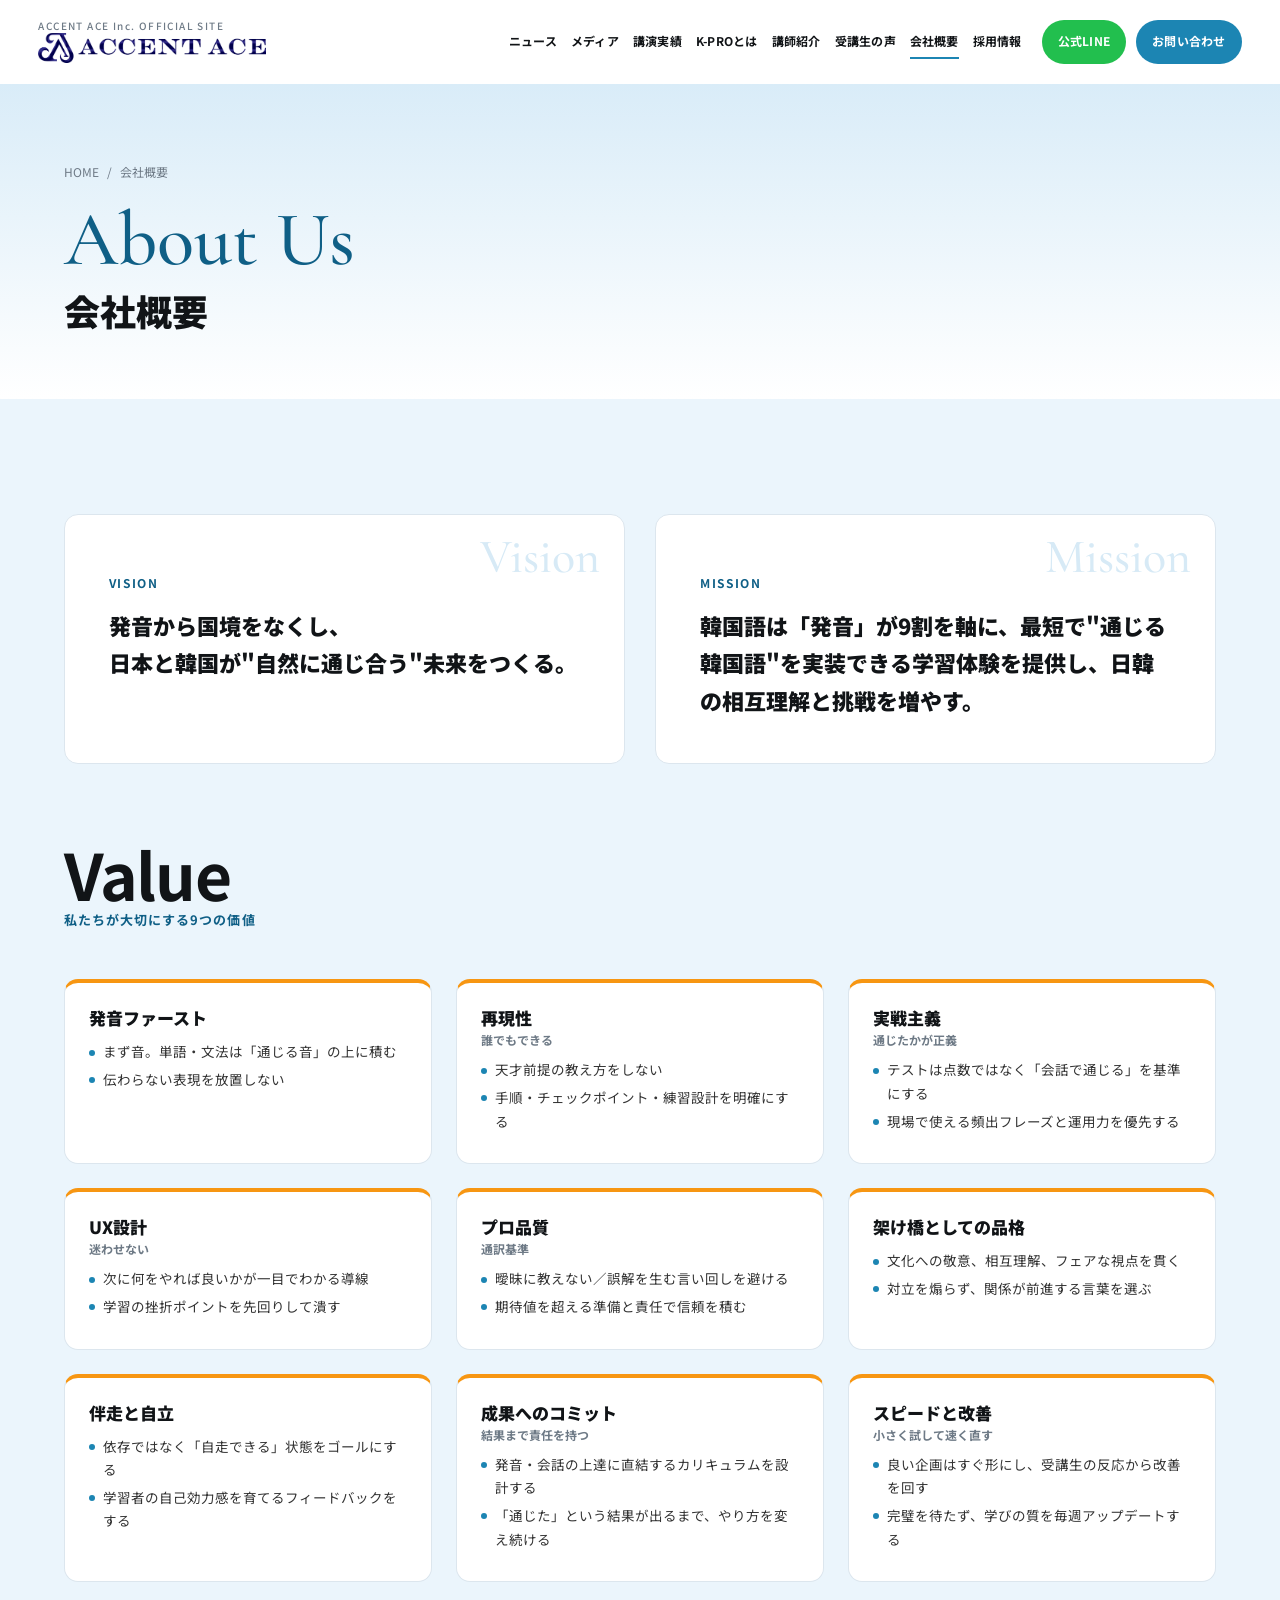
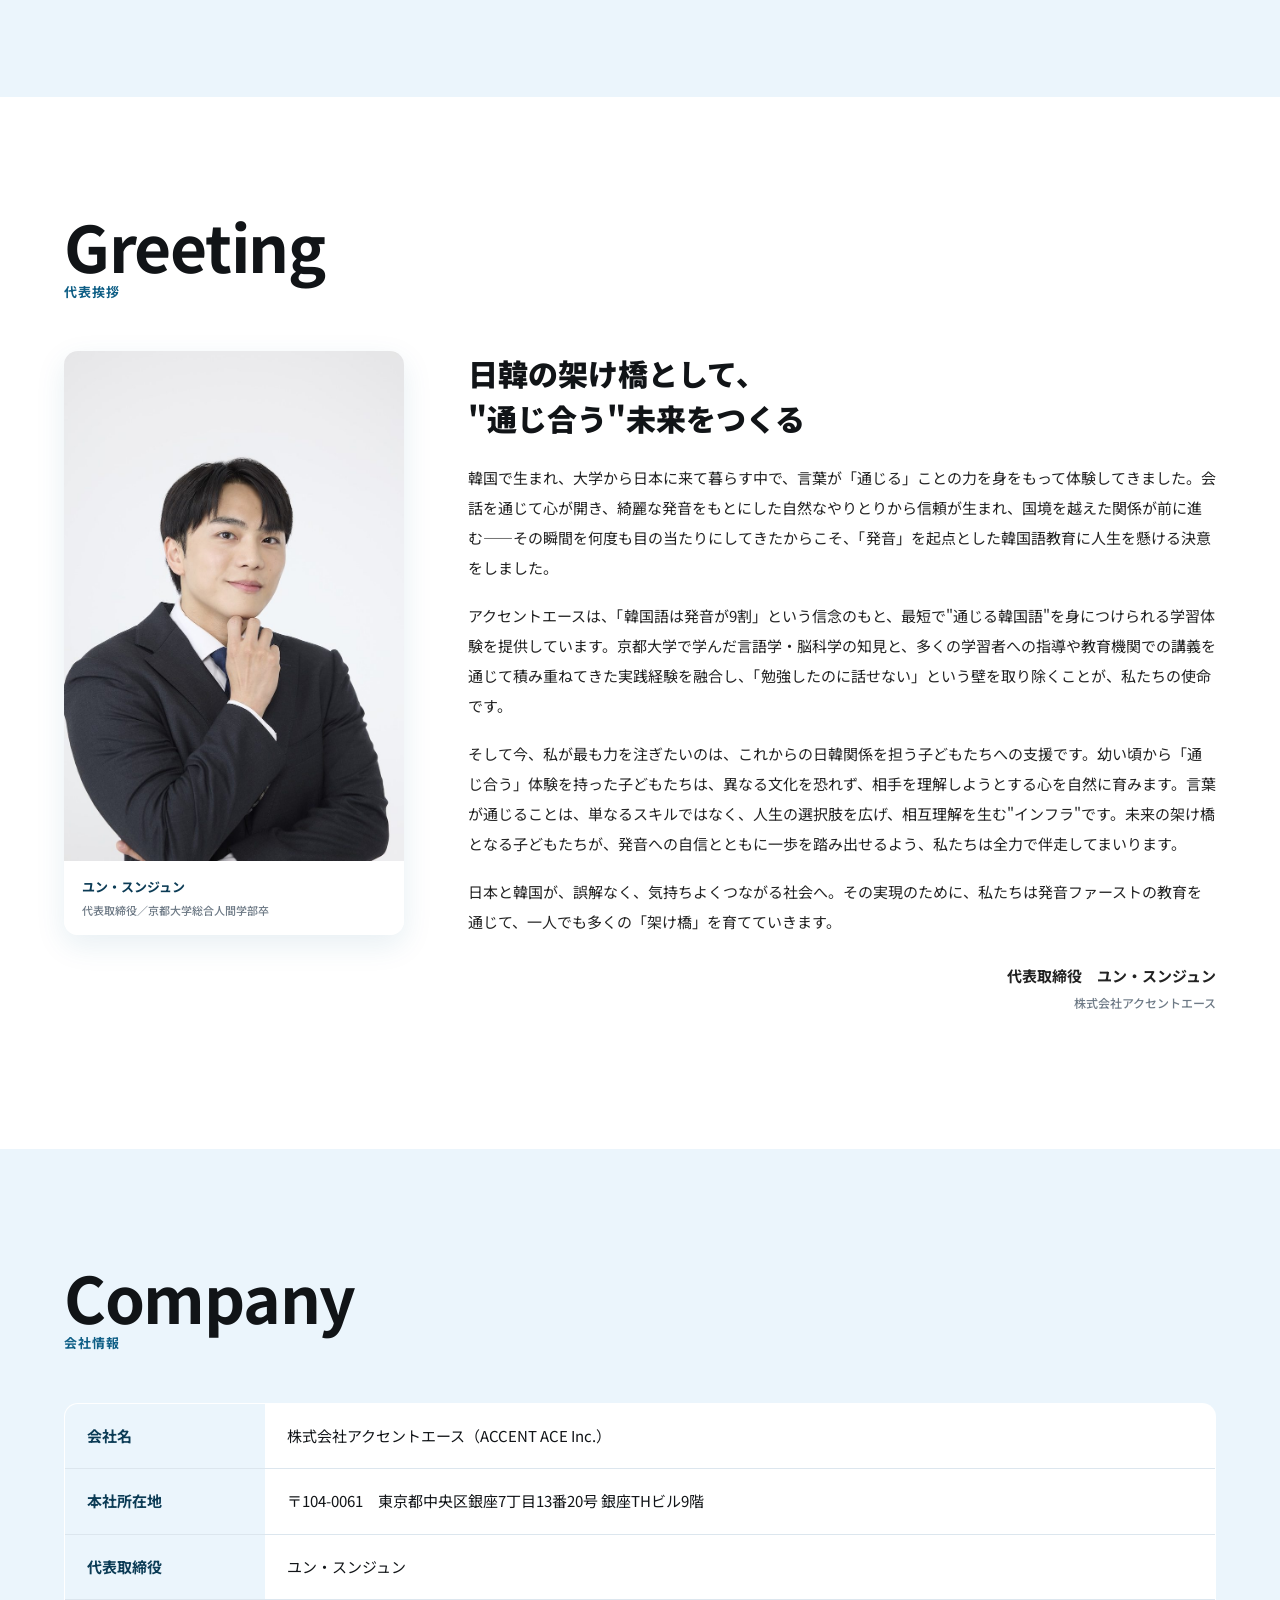
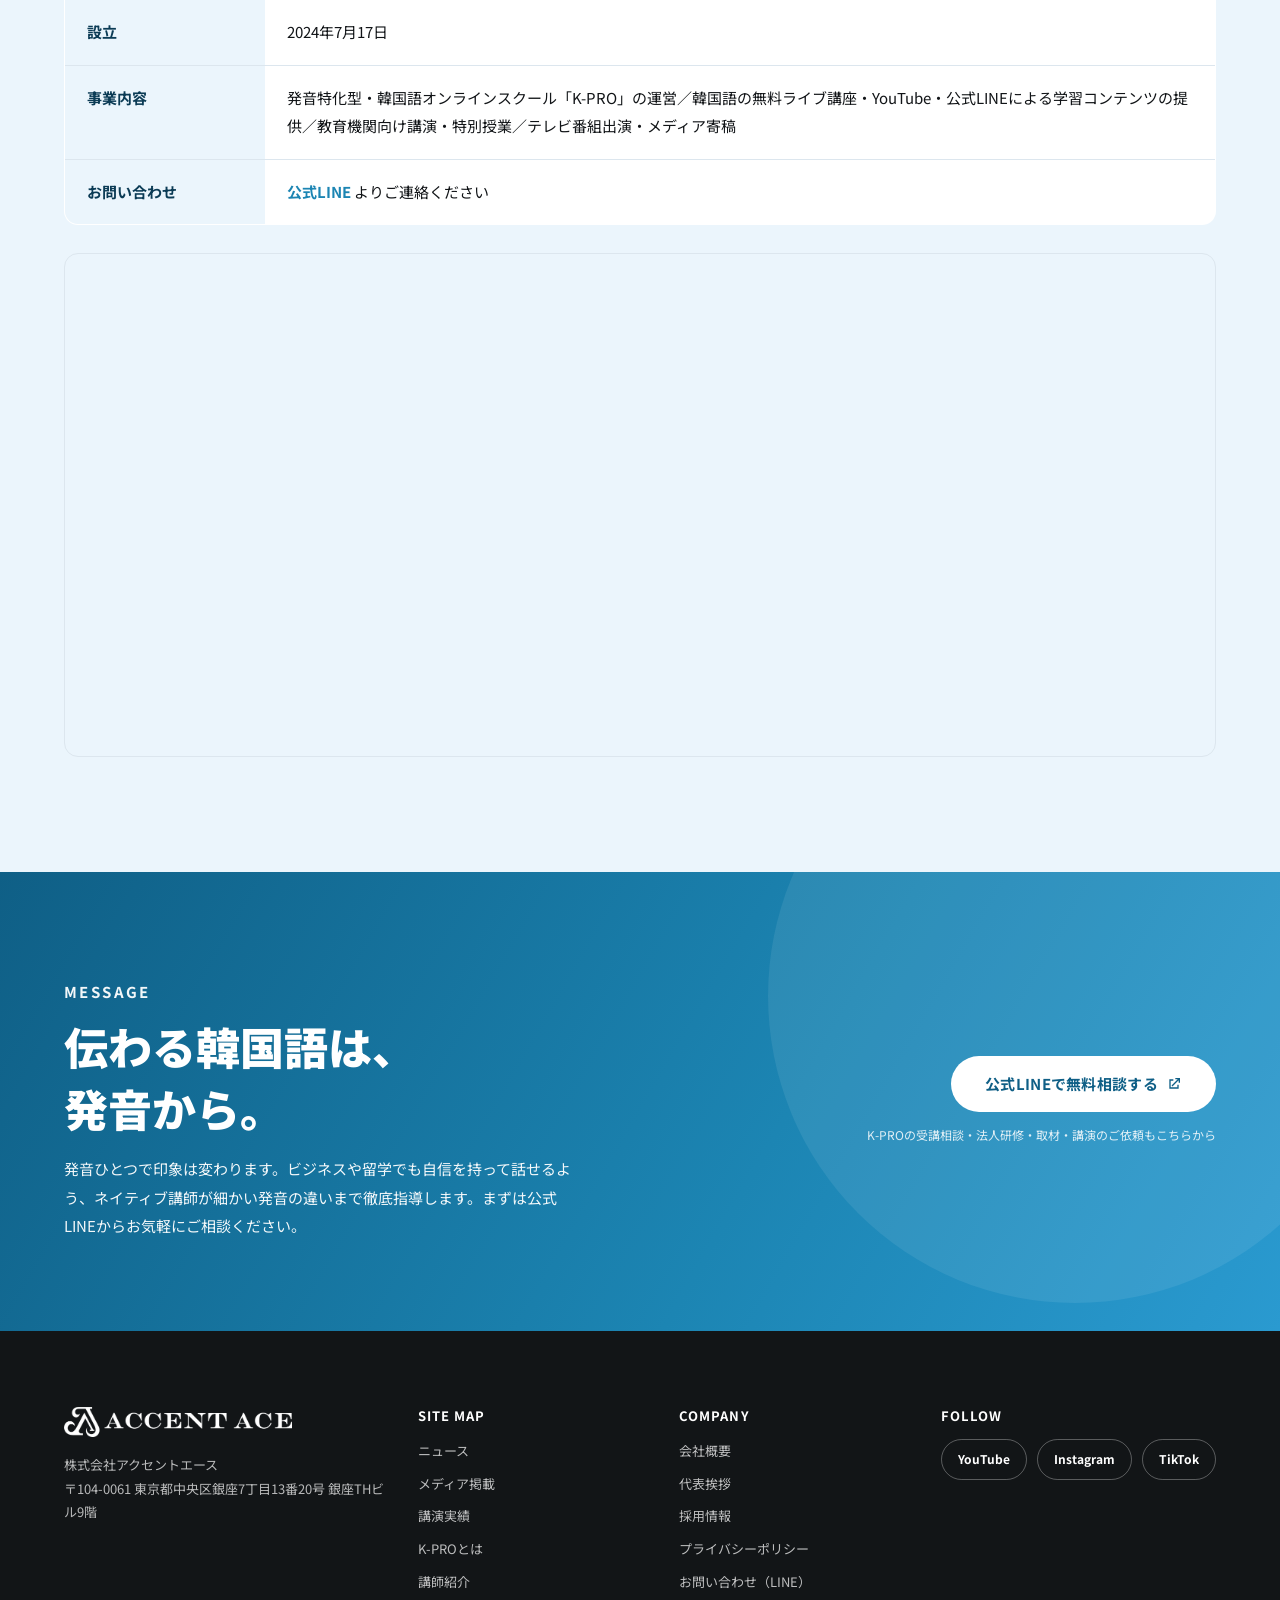
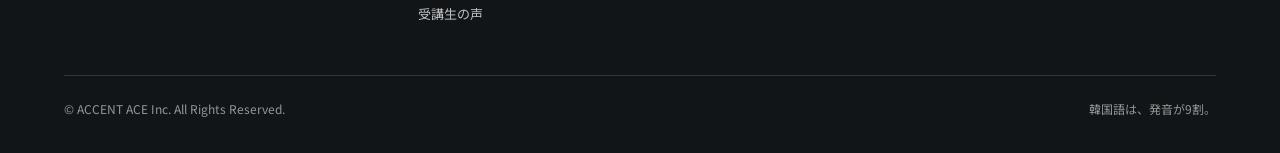
==== commit 14ecca6d: "Add files via upload" ====
--- a/about.html
+++ b/about.html
@@ -9,14 +9,14 @@
 <meta property="og:site_name" content="株式会社アクセントエース">
 <meta property="og:title" content="会社概要・代表挨拶（韓国語講師スンジュン）｜株式会社アクセントエース">
 <meta property="og:description" content="株式会社アクセントエース（東京都中央区銀座）の会社概要。代表取締役・韓国語講師スンジュンの挨拶、ビジョン・ミッション・9つのバリュー、会社情報。韓国語発音レッスン「K-PRO」を運営しています。">
-<meta property="og:url" content="https://shun-pixel.github.io/accentace/about.html">
-<meta property="og:image" content="https://shun-pixel.github.io/accentace/og-image.jpg">
+<meta property="og:url" content="https://accentace.co.jp/about.html">
+<meta property="og:image" content="https://accentace.co.jp/og-image.jpg">
 <meta name="twitter:card" content="summary_large_image">
 <meta property="og:locale" content="ja_JP">
 <meta name="keywords" content="株式会社アクセントエース,アクセントエース,スンジュン,韓国語 発音,韓国語発音,韓国語レッスン,韓国語 オンライン,K-PRO,発音が9割">
 <meta name="robots" content="index,follow,max-image-preview:large">
-<link rel="canonical" href="https://shun-pixel.github.io/accentace/about.html">
-<script type="application/ld+json">{"@context": "https://schema.org", "@graph": [{"@type": "Organization", "@id": "https://shun-pixel.github.io/accentace/#org", "name": "株式会社アクセントエース", "alternateName": ["ACCENT ACE Inc.", "アクセントエース"], "url": "https://shun-pixel.github.io/accentace/", "logo": "https://shun-pixel.github.io/accentace/logo-mark.png", "image": "https://shun-pixel.github.io/accentace/og-image.jpg", "foundingDate": "2024-07-17", "description": "京大卒・元アナウンサーの韓国語講師スンジュンが代表を務める、韓国語発音レッスン「K-PRO」を運営する会社。", "address": {"@type": "PostalAddress", "postalCode": "104-0061", "addressRegion": "東京都", "addressLocality": "中央区", "streetAddress": "銀座7丁目13番20号 銀座THビル9階", "addressCountry": "JP"}, "founder": {"@id": "https://shun-pixel.github.io/accentace/#sungjun"}, "sameAs": ["https://youtube.com/channel/UCCxS_ExpILN5I817YKvwhQA", "https://www.instagram.com/seungjoonyun/", "https://www.tiktok.com/@seungjoonyun", "https://prtimes.jp/main/html/searchrlp/company_id/170601"]}, {"@type": "Person", "@id": "https://shun-pixel.github.io/accentace/#sungjun", "name": "スンジュン", "alternateName": ["ユン・スンジュン", "Yun Seungjoon"], "jobTitle": "代表取締役・韓国語講師", "worksFor": {"@id": "https://shun-pixel.github.io/accentace/#org"}, "alumniOf": {"@type": "CollegeOrUniversity", "name": "京都大学 総合人間学部"}, "image": "https://shun-pixel.github.io/accentace/sungjun-portrait.jpg", "url": "https://shun-pixel.github.io/accentace/about.html#greeting", "sameAs": ["https://youtube.com/channel/UCCxS_ExpILN5I817YKvwhQA", "https://www.instagram.com/seungjoonyun/", "https://www.tiktok.com/@seungjoonyun"], "knowsAbout": ["韓国語", "韓国語発音", "韓国語レッスン", "脳科学", "言語学"]}, {"@type": "WebSite", "@id": "https://shun-pixel.github.io/accentace/#website", "url": "https://shun-pixel.github.io/accentace/", "name": "株式会社アクセントエース｜韓国語は発音が9割", "inLanguage": "ja", "publisher": {"@id": "https://shun-pixel.github.io/accentace/#org"}}, {"@type": "BreadcrumbList", "itemListElement": [{"@type": "ListItem", "position": 1, "name": "HOME", "item": "https://shun-pixel.github.io/accentace/"}, {"@type": "ListItem", "position": 2, "name": "会社概要・代表挨拶", "item": "https://shun-pixel.github.io/accentace/about.html"}]}]}</script>
+<link rel="canonical" href="https://accentace.co.jp/about.html">
+<script type="application/ld+json">{"@context": "https://schema.org", "@graph": [{"@type": "Organization", "@id": "https://accentace.co.jp/#org", "name": "株式会社アクセントエース", "alternateName": ["ACCENT ACE Inc.", "アクセントエース"], "url": "https://accentace.co.jp/", "logo": "https://accentace.co.jp/logo-mark.png", "image": "https://accentace.co.jp/og-image.jpg", "foundingDate": "2024-07-17", "description": "京大卒・元アナウンサーの韓国語講師スンジュンが代表を務める、韓国語発音レッスン「K-PRO」を運営する会社。", "address": {"@type": "PostalAddress", "postalCode": "104-0061", "addressRegion": "東京都", "addressLocality": "中央区", "streetAddress": "銀座7丁目13番20号 銀座THビル9階", "addressCountry": "JP"}, "founder": {"@id": "https://accentace.co.jp/#sungjun"}, "sameAs": ["https://youtube.com/channel/UCCxS_ExpILN5I817YKvwhQA", "https://www.instagram.com/seungjoonyun/", "https://www.tiktok.com/@seungjoonyun", "https://prtimes.jp/main/html/searchrlp/company_id/170601"]}, {"@type": "Person", "@id": "https://accentace.co.jp/#sungjun", "name": "スンジュン", "alternateName": ["ユン・スンジュン", "Yun Seungjoon"], "jobTitle": "代表取締役・韓国語講師", "worksFor": {"@id": "https://accentace.co.jp/#org"}, "alumniOf": {"@type": "CollegeOrUniversity", "name": "京都大学 総合人間学部"}, "image": "https://accentace.co.jp/sungjun-portrait.jpg", "url": "https://accentace.co.jp/about.html#greeting", "sameAs": ["https://youtube.com/channel/UCCxS_ExpILN5I817YKvwhQA", "https://www.instagram.com/seungjoonyun/", "https://www.tiktok.com/@seungjoonyun"], "knowsAbout": ["韓国語", "韓国語発音", "韓国語レッスン", "脳科学", "言語学"]}, {"@type": "WebSite", "@id": "https://accentace.co.jp/#website", "url": "https://accentace.co.jp/", "name": "株式会社アクセントエース｜韓国語は発音が9割", "inLanguage": "ja", "publisher": {"@id": "https://accentace.co.jp/#org"}}, {"@type": "BreadcrumbList", "itemListElement": [{"@type": "ListItem", "position": 1, "name": "HOME", "item": "https://accentace.co.jp/"}, {"@type": "ListItem", "position": 2, "name": "会社概要・代表挨拶", "item": "https://accentace.co.jp/about.html"}]}]}</script>
 <link rel="icon" href="logo-mark.png" type="image/png">
 <link rel="apple-touch-icon" href="logo-mark.png">
 <link rel="preconnect" href="https://fonts.googleapis.com">
--- a/style.css
+++ b/style.css
@@ -41,7 +41,8 @@
 .header__logo img{height:30px;width:auto}
 .header__logo small{font-size:10px;letter-spacing:.14em;color:var(--mist);font-weight:500;line-height:1}
 .nav{margin-left:auto;display:flex;align-items:center;gap:clamp(14px,1.8vw,26px)}
-.nav a{font-size:13px;font-weight:700;letter-spacing:.02em;position:relative;padding:6px 0}
+.nav a{font-size:13px;font-weight:700;letter-spacing:.02em;position:relative;padding:6px 0;white-space:nowrap}
+@media (max-width:1280px){.nav{gap:14px}.nav a{font-size:12px}.header__inner{gap:20px}.header__cta .btn{padding:0 16px;font-size:12px}}
 .nav a::after{content:"";position:absolute;left:0;right:0;bottom:0;height:2px;background:var(--blue);transform:scaleX(0);transform-origin:left;transition:transform .25s}
 .nav a:hover::after,.nav a[aria-current="page"]::after{transform:scaleX(1)}
 .header__cta{display:flex;gap:10px;flex:0 0 auto}
@@ -61,7 +62,7 @@
 .menu-btn[aria-expanded="true"] span:nth-child(2){opacity:0}
 .menu-btn[aria-expanded="true"] span:nth-child(3){transform:translateY(-8px) rotate(-45deg)}
 .drawer{display:none}
-@media (max-width:1080px){
+@media (max-width:1140px){
   .nav,.header__cta{display:none}
   .menu-btn{display:flex}
   .drawer{display:block;position:fixed;inset:var(--header-h) 0 0 0;z-index:99;background:#fff;padding:32px var(--gutter);transform:translateX(100%);transition:transform .3s;overflow-y:auto}
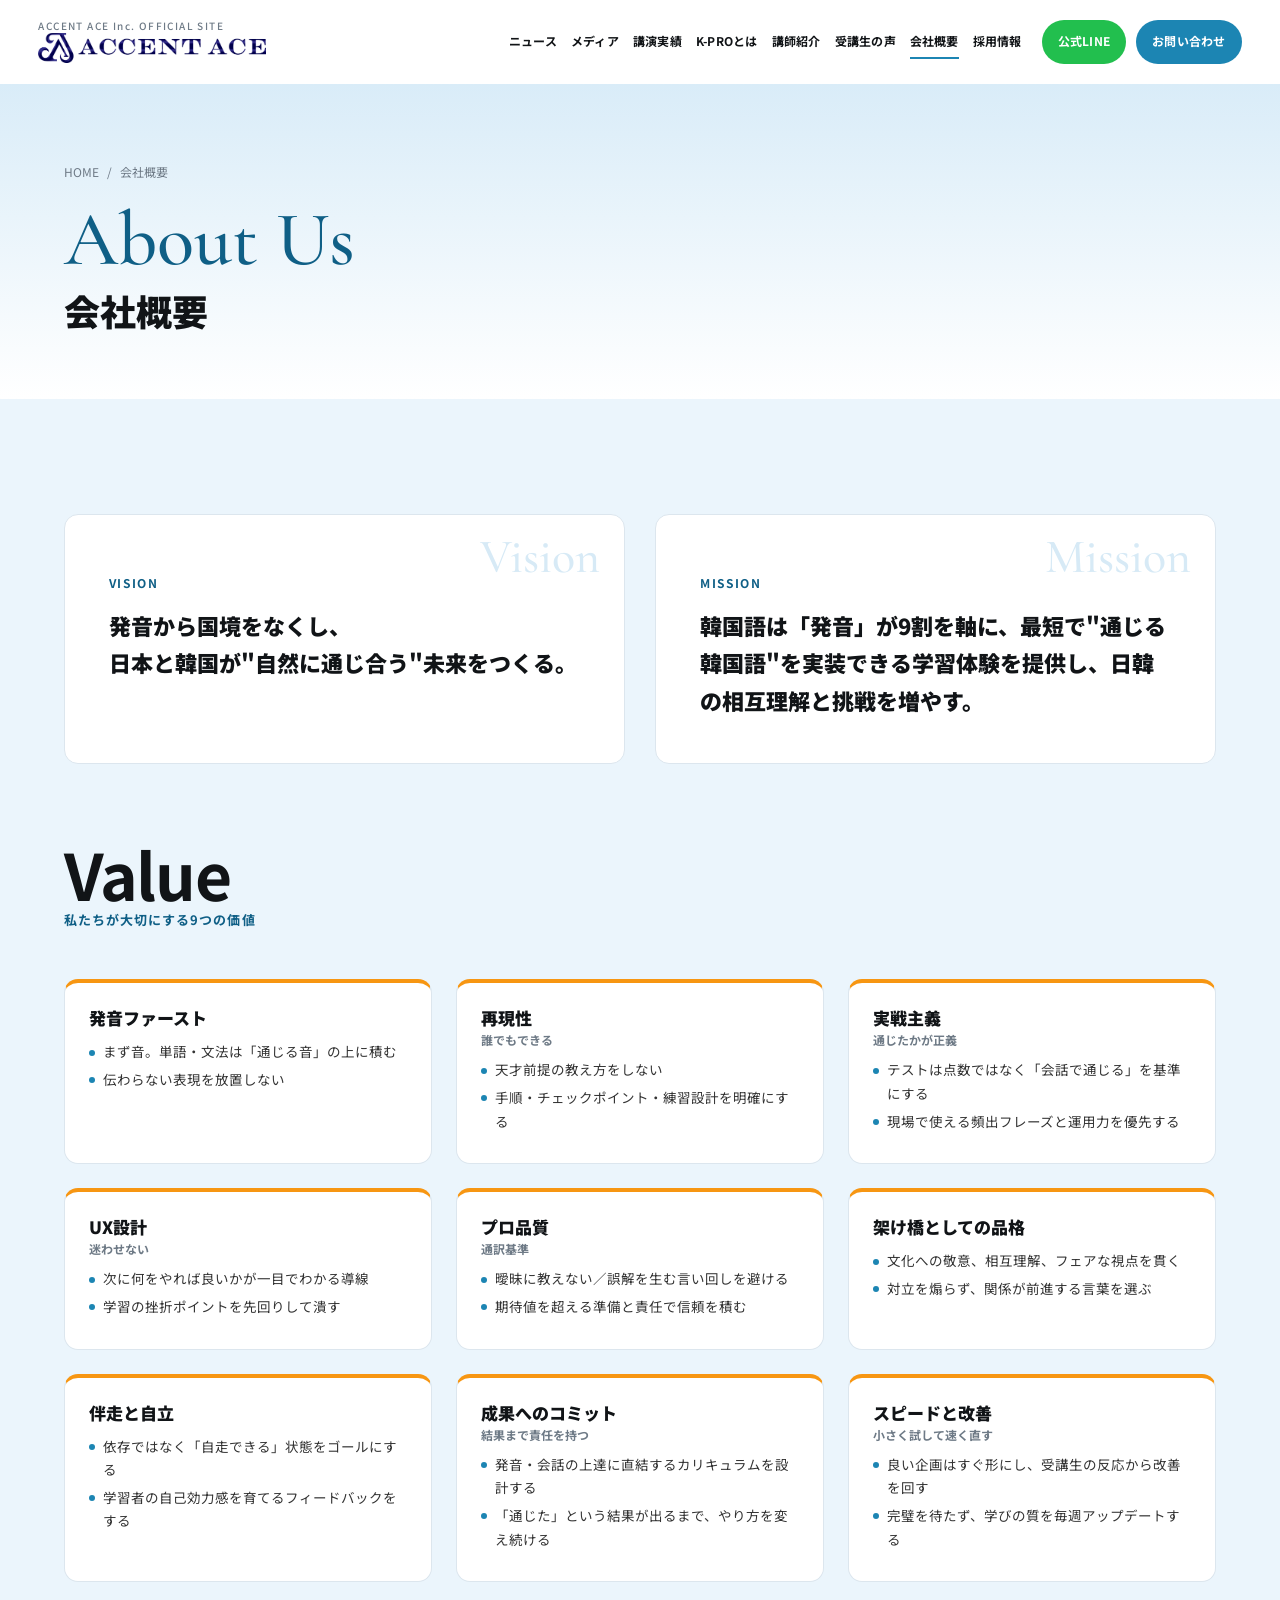
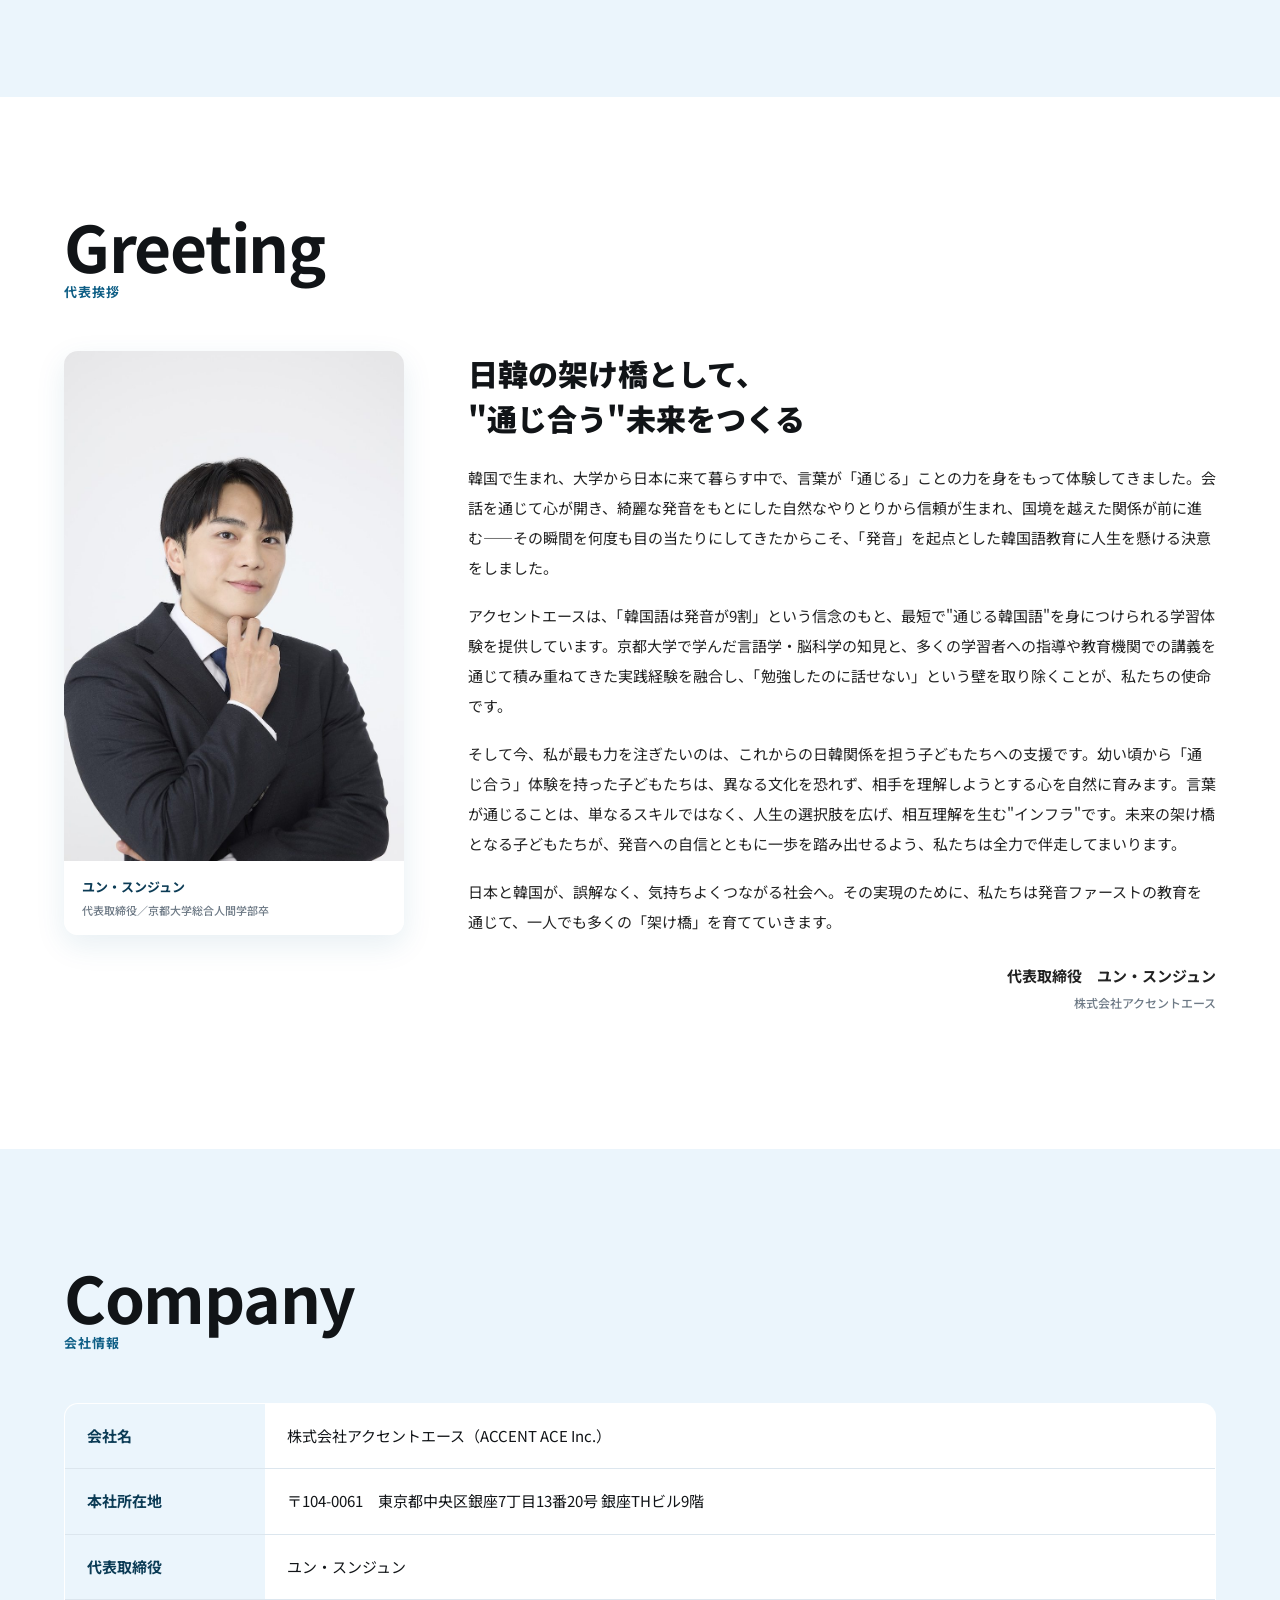
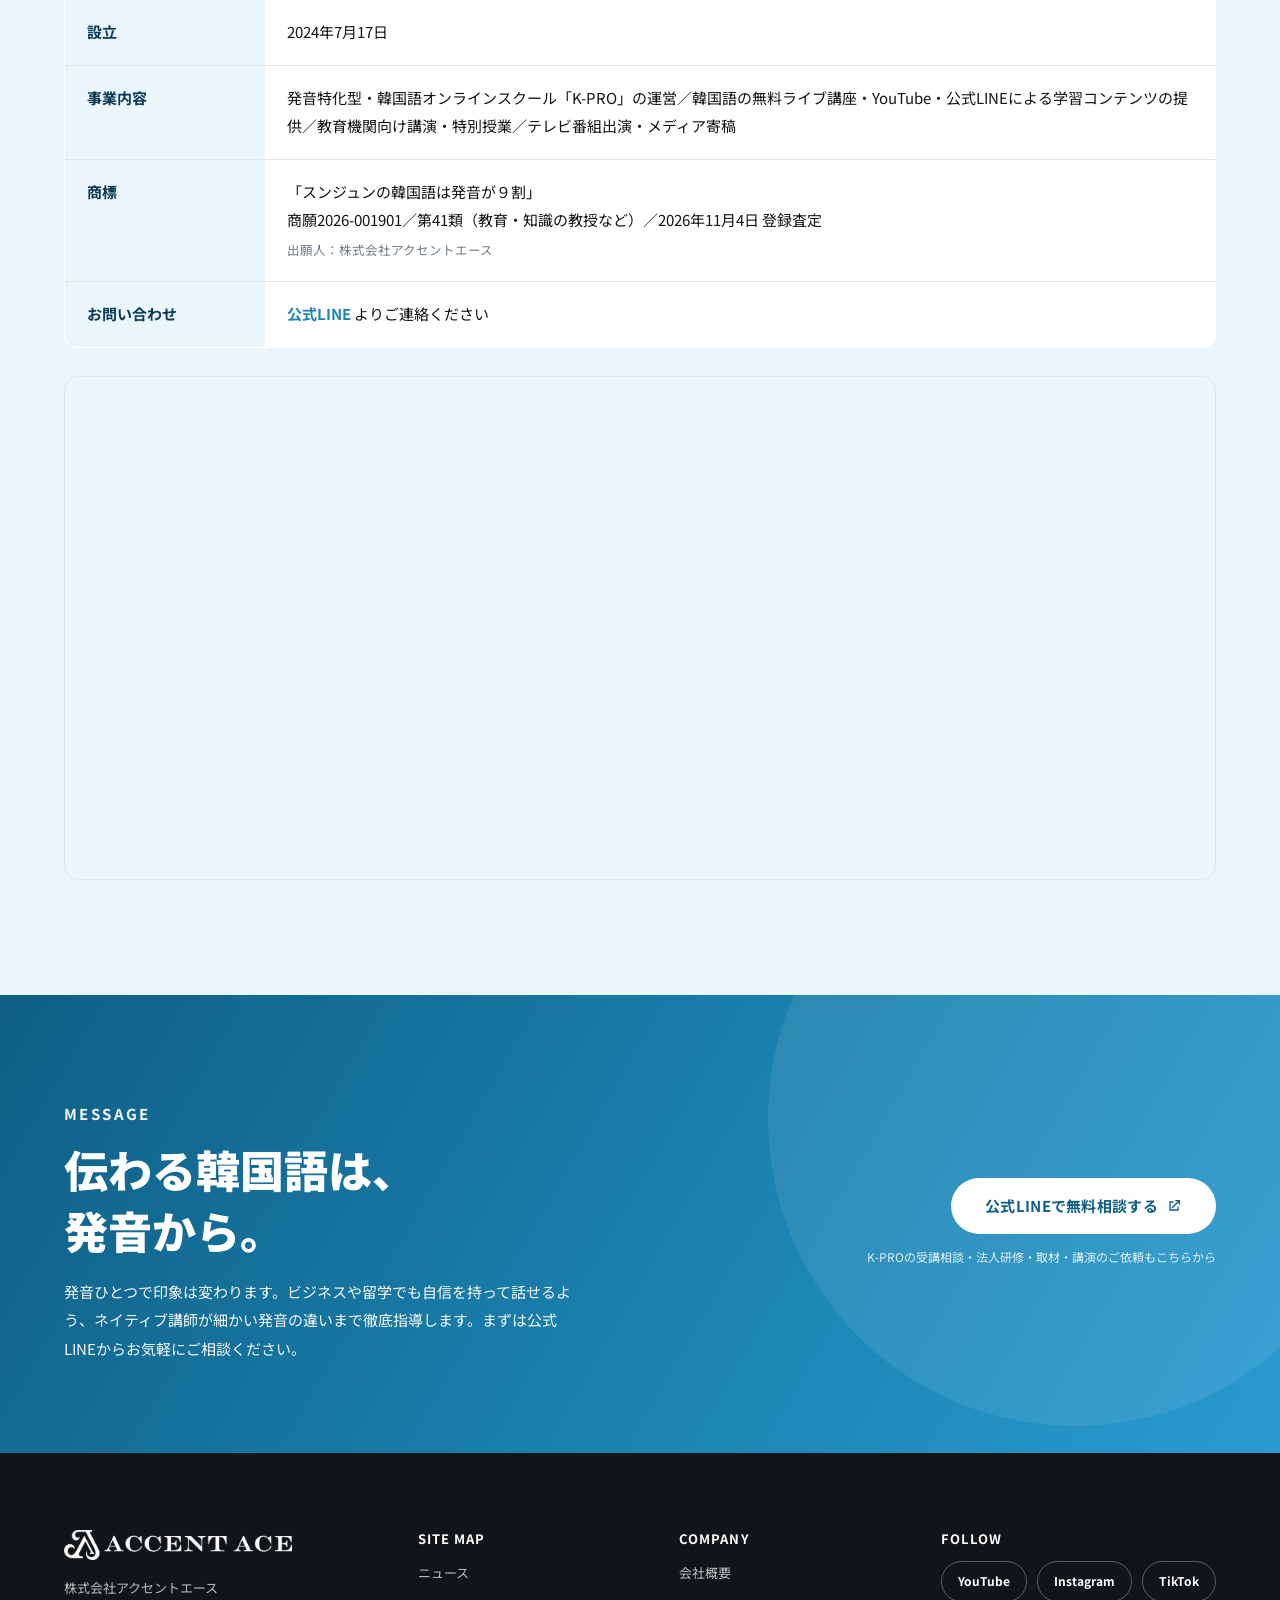
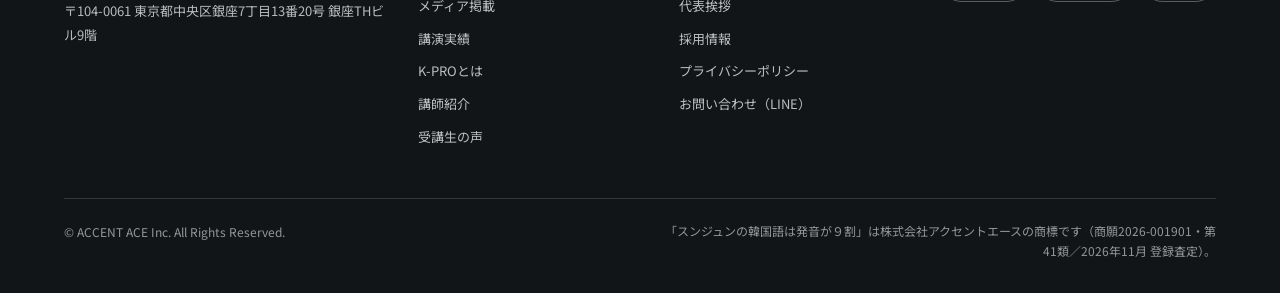
==== commit 59bfd5e1: "Add press releases 39-42, trademark notice, updated stats" ====
--- a/about.html
+++ b/about.html
@@ -16,7 +16,7 @@
 <meta name="keywords" content="株式会社アクセントエース,アクセントエース,スンジュン,韓国語 発音,韓国語発音,韓国語レッスン,韓国語 オンライン,K-PRO,発音が9割">
 <meta name="robots" content="index,follow,max-image-preview:large">
 <link rel="canonical" href="https://accentace.co.jp/about.html">
-<script type="application/ld+json">{"@context": "https://schema.org", "@graph": [{"@type": "Organization", "@id": "https://accentace.co.jp/#org", "name": "株式会社アクセントエース", "alternateName": ["ACCENT ACE Inc.", "アクセントエース"], "url": "https://accentace.co.jp/", "logo": "https://accentace.co.jp/logo-mark.png", "image": "https://accentace.co.jp/og-image.jpg", "foundingDate": "2024-07-17", "description": "京大卒・元アナウンサーの韓国語講師スンジュンが代表を務める、韓国語発音レッスン「K-PRO」を運営する会社。", "address": {"@type": "PostalAddress", "postalCode": "104-0061", "addressRegion": "東京都", "addressLocality": "中央区", "streetAddress": "銀座7丁目13番20号 銀座THビル9階", "addressCountry": "JP"}, "founder": {"@id": "https://accentace.co.jp/#sungjun"}, "sameAs": ["https://youtube.com/channel/UCCxS_ExpILN5I817YKvwhQA", "https://www.instagram.com/seungjoonyun/", "https://www.tiktok.com/@seungjoonyun", "https://prtimes.jp/main/html/searchrlp/company_id/170601"]}, {"@type": "Person", "@id": "https://accentace.co.jp/#sungjun", "name": "スンジュン", "alternateName": ["ユン・スンジュン", "Yun Seungjoon"], "jobTitle": "代表取締役・韓国語講師", "worksFor": {"@id": "https://accentace.co.jp/#org"}, "alumniOf": {"@type": "CollegeOrUniversity", "name": "京都大学 総合人間学部"}, "image": "https://accentace.co.jp/sungjun-portrait.jpg", "url": "https://accentace.co.jp/about.html#greeting", "sameAs": ["https://youtube.com/channel/UCCxS_ExpILN5I817YKvwhQA", "https://www.instagram.com/seungjoonyun/", "https://www.tiktok.com/@seungjoonyun"], "knowsAbout": ["韓国語", "韓国語発音", "韓国語レッスン", "脳科学", "言語学"]}, {"@type": "WebSite", "@id": "https://accentace.co.jp/#website", "url": "https://accentace.co.jp/", "name": "株式会社アクセントエース｜韓国語は発音が9割", "inLanguage": "ja", "publisher": {"@id": "https://accentace.co.jp/#org"}}, {"@type": "BreadcrumbList", "itemListElement": [{"@type": "ListItem", "position": 1, "name": "HOME", "item": "https://accentace.co.jp/"}, {"@type": "ListItem", "position": 2, "name": "会社概要・代表挨拶", "item": "https://accentace.co.jp/about.html"}]}]}</script>
+<script type="application/ld+json">{"@context": "https://schema.org", "@graph": [{"@type": "Organization", "@id": "https://accentace.co.jp/#org", "name": "株式会社アクセントエース", "alternateName": ["ACCENT ACE Inc.", "アクセントエース"], "url": "https://accentace.co.jp/", "logo": "https://accentace.co.jp/logo-mark.png", "image": "https://accentace.co.jp/og-image.jpg", "foundingDate": "2024-07-17", "slogan": "スンジュンの韓国語は発音が９割", "description": "京大卒・元アナウンサーの韓国語講師スンジュンが代表を務める、韓国語発音レッスン「K-PRO」を運営する会社。", "address": {"@type": "PostalAddress", "postalCode": "104-0061", "addressRegion": "東京都", "addressLocality": "中央区", "streetAddress": "銀座7丁目13番20号 銀座THビル9階", "addressCountry": "JP"}, "founder": {"@id": "https://accentace.co.jp/#sungjun"}, "sameAs": ["https://youtube.com/channel/UCCxS_ExpILN5I817YKvwhQA", "https://www.instagram.com/seungjoonyun/", "https://www.tiktok.com/@seungjoonyun", "https://prtimes.jp/main/html/searchrlp/company_id/170601"]}, {"@type": "Person", "@id": "https://accentace.co.jp/#sungjun", "name": "スンジュン", "alternateName": ["ユン・スンジュン", "Yun Seungjoon"], "jobTitle": "代表取締役・韓国語講師", "worksFor": {"@id": "https://accentace.co.jp/#org"}, "alumniOf": {"@type": "CollegeOrUniversity", "name": "京都大学 総合人間学部"}, "image": "https://accentace.co.jp/sungjun-portrait.jpg", "url": "https://accentace.co.jp/about.html#greeting", "sameAs": ["https://youtube.com/channel/UCCxS_ExpILN5I817YKvwhQA", "https://www.instagram.com/seungjoonyun/", "https://www.tiktok.com/@seungjoonyun"], "knowsAbout": ["韓国語", "韓国語発音", "韓国語レッスン", "脳科学", "言語学"]}, {"@type": "WebSite", "@id": "https://accentace.co.jp/#website", "url": "https://accentace.co.jp/", "name": "株式会社アクセントエース｜韓国語は発音が9割", "inLanguage": "ja", "publisher": {"@id": "https://accentace.co.jp/#org"}}, {"@type": "BreadcrumbList", "itemListElement": [{"@type": "ListItem", "position": 1, "name": "HOME", "item": "https://accentace.co.jp/"}, {"@type": "ListItem", "position": 2, "name": "会社概要・代表挨拶", "item": "https://accentace.co.jp/about.html"}]}]}</script>
 <link rel="icon" href="logo-mark.png" type="image/png">
 <link rel="apple-touch-icon" href="logo-mark.png">
 <link rel="preconnect" href="https://fonts.googleapis.com">
@@ -127,6 +127,7 @@
         <tr><th scope="row">代表取締役</th><td>ユン・スンジュン</td></tr>
         <tr><th scope="row">設立</th><td>2024年7月17日</td></tr>
         <tr><th scope="row">事業内容</th><td>発音特化型・韓国語オンラインスクール「K-PRO」の運営／韓国語の無料ライブ講座・YouTube・公式LINEによる学習コンテンツの提供／教育機関向け講演・特別授業／テレビ番組出演・メディア寄稿</td></tr>
+        <tr id="trademark"><th scope="row">商標</th><td>「スンジュンの韓国語は発音が９割」<br>商願2026-001901／第41類（教育・知識の教授など）／2026年11月4日 登録査定<br><small style="color:var(--mist)">出願人：株式会社アクセントエース</small></td></tr>
         <tr><th scope="row">お問い合わせ</th><td><a href="https://lin.ee/EUkxrTY" target="_blank" rel="noopener" style="color:var(--blue);font-weight:700">公式LINE</a> よりご連絡ください</td></tr>
       </tbody>
     </table>
@@ -187,7 +188,7 @@
     </div>
     <div class="footer__bottom">
       <span>© ACCENT ACE Inc. All Rights Reserved.</span>
-      <span>韓国語は、発音が9割。</span>
+      <span>「スンジュンの韓国語は発音が９割」は株式会社アクセントエースの商標です（商願2026-001901・第41類／2026年11月 登録査定）。</span>
     </div>
   </div>
 </footer>
--- a/style.css
+++ b/style.css
@@ -87,23 +87,63 @@
 .more:hover .arrow{transform:translateX(6px)}
 .lead{font-size:clamp(15px,1.4vw,17px);max-width:38em}
 
-/* ---------- Hero: full-width banner + lead bar ---------- */
-.hero--banner{background:#fff}
-.hero__banner{display:block;width:100%;height:auto}
-.hero__bar{display:grid;grid-template-columns:1.25fr 1fr;gap:28px;align-items:center;padding-block:clamp(24px,3.5vw,44px)}
-.hero__lead{font-size:clamp(20px,1.9vw,26px);font-weight:900;line-height:1.5;letter-spacing:.02em;color:var(--blue-ink)}
-.hero__sub{margin-top:10px;font-size:clamp(15px,1.25vw,16px);line-height:1.9;color:#222}
-.hero__actions{display:flex;gap:12px;flex-wrap:wrap;justify-content:flex-end}
+/* ---------- Hero: fresh blue, cutout portrait, sound-wave rings ---------- */
+.hero--fresh{position:relative;overflow:hidden;isolation:isolate;background:linear-gradient(118deg,#F2FAFF 0%,#D8F0FF 34%,#A5DCFB 68%,#62C0F3 100%)}
+.hero__deco{position:absolute;inset:0;z-index:-1;pointer-events:none}
+.hero__hangul{position:absolute;right:-1%;top:-6%;font-size:clamp(170px,29vw,430px);font-weight:900;line-height:1;letter-spacing:-.05em;color:rgba(255,255,255,.26);white-space:nowrap;font-family:"Apple SD Gothic Neo","Noto Sans KR","Malgun Gothic",var(--font-ja)}
+.hero__glow{position:absolute;left:-12%;top:-30%;width:62%;aspect-ratio:1;border-radius:50%;background:radial-gradient(closest-side,rgba(255,255,255,.95),rgba(255,255,255,0))}
+.hero__grid{display:grid;grid-template-columns:1.08fr .92fr;gap:clamp(12px,3vw,40px);align-items:end;min-height:clamp(460px,52vw,640px);padding-top:clamp(32px,4.5vw,60px)}
+.hero__text{align-self:center;padding-bottom:clamp(64px,8vw,110px)}
+.hero__eyebrow{display:flex;align-items:center;gap:14px;font-size:12.5px;font-weight:700;letter-spacing:.12em;color:var(--blue-deep)}
+.hero__eyebrow span{font-family:var(--font-en);font-size:18px;font-weight:600;letter-spacing:.3em;color:var(--blue-ink);padding-right:14px;border-right:1px solid rgba(11,59,85,.35)}
+.hero__title{margin-top:clamp(14px,2vw,22px);font-size:clamp(40px,6.1vw,86px);font-weight:900;line-height:1.2;letter-spacing:.02em;color:var(--blue-ink)}
+.hero__mark{display:inline-block;padding:0 .12em 0 .04em;background:linear-gradient(transparent 66%,rgba(255,221,87,.9) 66%,rgba(255,221,87,.9) 93%,transparent 93%)}
+.hero__title em{font-style:normal;font-family:var(--font-en);font-weight:600;font-size:1.5em;line-height:.8;color:var(--blue);margin:0 .04em;vertical-align:-.03em;font-variant-numeric:lining-nums;font-feature-settings:"lnum" 1}
+.hero__lead{margin-top:clamp(18px,2.2vw,26px);font-size:clamp(19px,1.85vw,25px);font-weight:900;line-height:1.55;letter-spacing:.02em;color:var(--blue-deep)}
+.hero__sub{margin-top:10px;font-size:clamp(15px,1.2vw,16px);line-height:1.95;color:#1D3A4A;max-width:33em}
+.hero__actions{display:flex;gap:12px;flex-wrap:wrap;margin-top:clamp(22px,2.6vw,30px)}
+.hero--fresh .btn--ghost{background:rgba(255,255,255,.9)}
+.hero__visual{position:relative;display:flex;justify-content:center;align-self:end}
+.hero__visual img{position:relative;z-index:2;display:block;width:min(100%,480px);height:auto;filter:drop-shadow(0 18px 28px rgba(11,59,85,.2))}
+.hero__rings{position:absolute;z-index:1;left:50%;top:40%;width:128%;aspect-ratio:1;transform:translate(-50%,-50%)}
+.hero__chip{position:absolute;z-index:3;display:flex;align-items:center;gap:8px;background:#fff;border-radius:999px;padding:10px 18px 10px 14px;font-size:13px;font-weight:700;color:var(--blue-ink);white-space:nowrap;box-shadow:0 10px 26px rgba(11,59,85,.16)}
+.hero__chip::before{content:"";width:9px;height:9px;border-radius:50%;background:var(--orange);flex:none}
+.hero__chip--a{left:-6%;top:22%}
+.hero__chip--b{right:-3%;top:46%}
+.hero__chip--b::before{background:var(--blue)}
+.hero__chip--c{left:-2%;bottom:20%}
+.hero__chip--c::before{background:var(--green)}
+.hero__wave{position:absolute;left:0;right:0;bottom:-1px;width:100%;height:clamp(36px,6vw,90px);z-index:1;pointer-events:none}
+.hero--fresh .hero__grid{position:relative;z-index:2}
+@media (prefers-reduced-motion:no-preference){
+  .hero__chip{animation:chipfloat 5.5s ease-in-out infinite}
+  .hero__chip--b{animation-delay:-1.8s}.hero__chip--c{animation-delay:-3.4s}
+  @keyframes chipfloat{0%,100%{transform:translateY(0)}50%{transform:translateY(-7px)}}
+}
 .sp-only{display:none}
-@media (max-width:820px){
-  .hero__bar{grid-template-columns:1fr;gap:20px;padding-block:22px 8px}
-  .hero__actions{justify-content:flex-start}
+@media (max-width:900px){
+  .hero__grid{grid-template-columns:1fr;min-height:0;gap:0;padding-top:28px}
+  .hero__text{padding-bottom:18px}
+  .hero__title{font-size:clamp(40px,11.5vw,64px)}
   .hero__lead{font-size:21px}
   .hero__sub{font-size:16.5px}
+  .hero__visual{margin-top:6px;padding-bottom:0}
+  .hero__visual img{width:min(74%,340px)}
+  .hero__rings{width:min(118%,520px);top:42%}
+  .hero__eyebrow{gap:10px;font-size:11px;letter-spacing:.06em;white-space:nowrap}
+  .hero__eyebrow span{font-size:14px;letter-spacing:.22em;padding-right:10px}
+  .hero__chip{font-size:12px;padding:8px 14px 8px 11px}
+  .hero__chip--a{left:0;top:50%}
+  .hero__chip--b{right:0;top:65%}
+  .hero__chip--c{left:5%;top:81%;bottom:auto}
+  .hero__hangul{top:auto;bottom:6%;right:-6%;font-size:58vw}
   .sp-only{display:inline}
 }
 .stats-wrap{background:#fff;padding-block:clamp(20px,3vw,36px) 0}
 .intro{margin-top:clamp(22px,3vw,36px);font-size:15px;line-height:2;color:#333;max-width:52em}
+.intro__tm{display:block;margin-top:8px;font-size:13px;color:var(--mist)}
+.footer__bottom span:last-child{max-width:46em;text-align:right;line-height:1.7}
+@media (max-width:820px){.footer__bottom span:last-child{text-align:left}}
 .intro strong{font-weight:700;color:var(--blue-ink)}
 .stats{margin-top:0;display:grid;grid-template-columns:repeat(5,1fr);border:1px solid var(--line);border-radius:var(--radius);background:#fff;overflow:hidden}
 .stat{padding:22px 18px;border-left:1px solid var(--line);text-align:center}
@@ -163,9 +203,9 @@
 .marquee:hover .marquee__track{animation-play-state:paused}
 .marquee__list{display:flex;gap:14px;padding-right:14px;flex:none}
 .marquee__list li{flex:none;width:176px;height:74px;background:#fff;border-radius:10px;border:1px solid var(--line);display:grid;place-items:center;padding:14px 20px}
-.marquee__list img{max-height:100%;max-width:100%;width:auto;object-fit:contain}
+.marquee__list img{max-height:46px;max-width:100%;width:auto;height:auto;object-fit:contain}
 @keyframes marquee{from{transform:translateX(0)}to{transform:translateX(-50%)}}
-@media (max-width:560px){.marquee__list li{width:140px;height:60px;padding:10px 14px}.marquee__track{animation-duration:36s}}
+@media (max-width:560px){.marquee__list li{width:140px;height:60px;padding:10px 14px}.marquee__list img{max-height:40px}.marquee__track{animation-duration:36s}}
 @media (prefers-reduced-motion:reduce){.marquee{overflow-x:auto;mask-image:none;-webkit-mask-image:none}.marquee__track{animation:none}.marquee__list+.marquee__list{display:none}}
 .card.is-hidden{display:none}
 .section--sky .card{border-color:transparent}
@@ -330,6 +370,10 @@
 .entry{background:#fff;border-radius:var(--radius);border:1px solid var(--line);padding:clamp(28px,4vw,48px);text-align:center;display:flex;flex-direction:column;align-items:center;gap:16px}
 .entry h3{font-size:clamp(20px,2.4vw,26px);font-weight:900}
 .entry p{max-width:36em;font-size:14.5px}
+.entry__req{display:flex;flex-wrap:wrap;justify-content:center;gap:10px}
+.entry__req li{background:var(--sky);color:var(--blue-ink);border-radius:999px;padding:8px 16px;font-size:13.5px;font-weight:700}
+.entry__note{font-size:12.5px!important;color:var(--mist);max-width:40em}
+.entry__note a{color:var(--blue);text-decoration:underline;text-underline-offset:3px}
 .entry .mail{font-size:clamp(16px,2vw,20px);font-weight:700;color:var(--blue-deep);word-break:break-all}
 
 /* Privacy */
